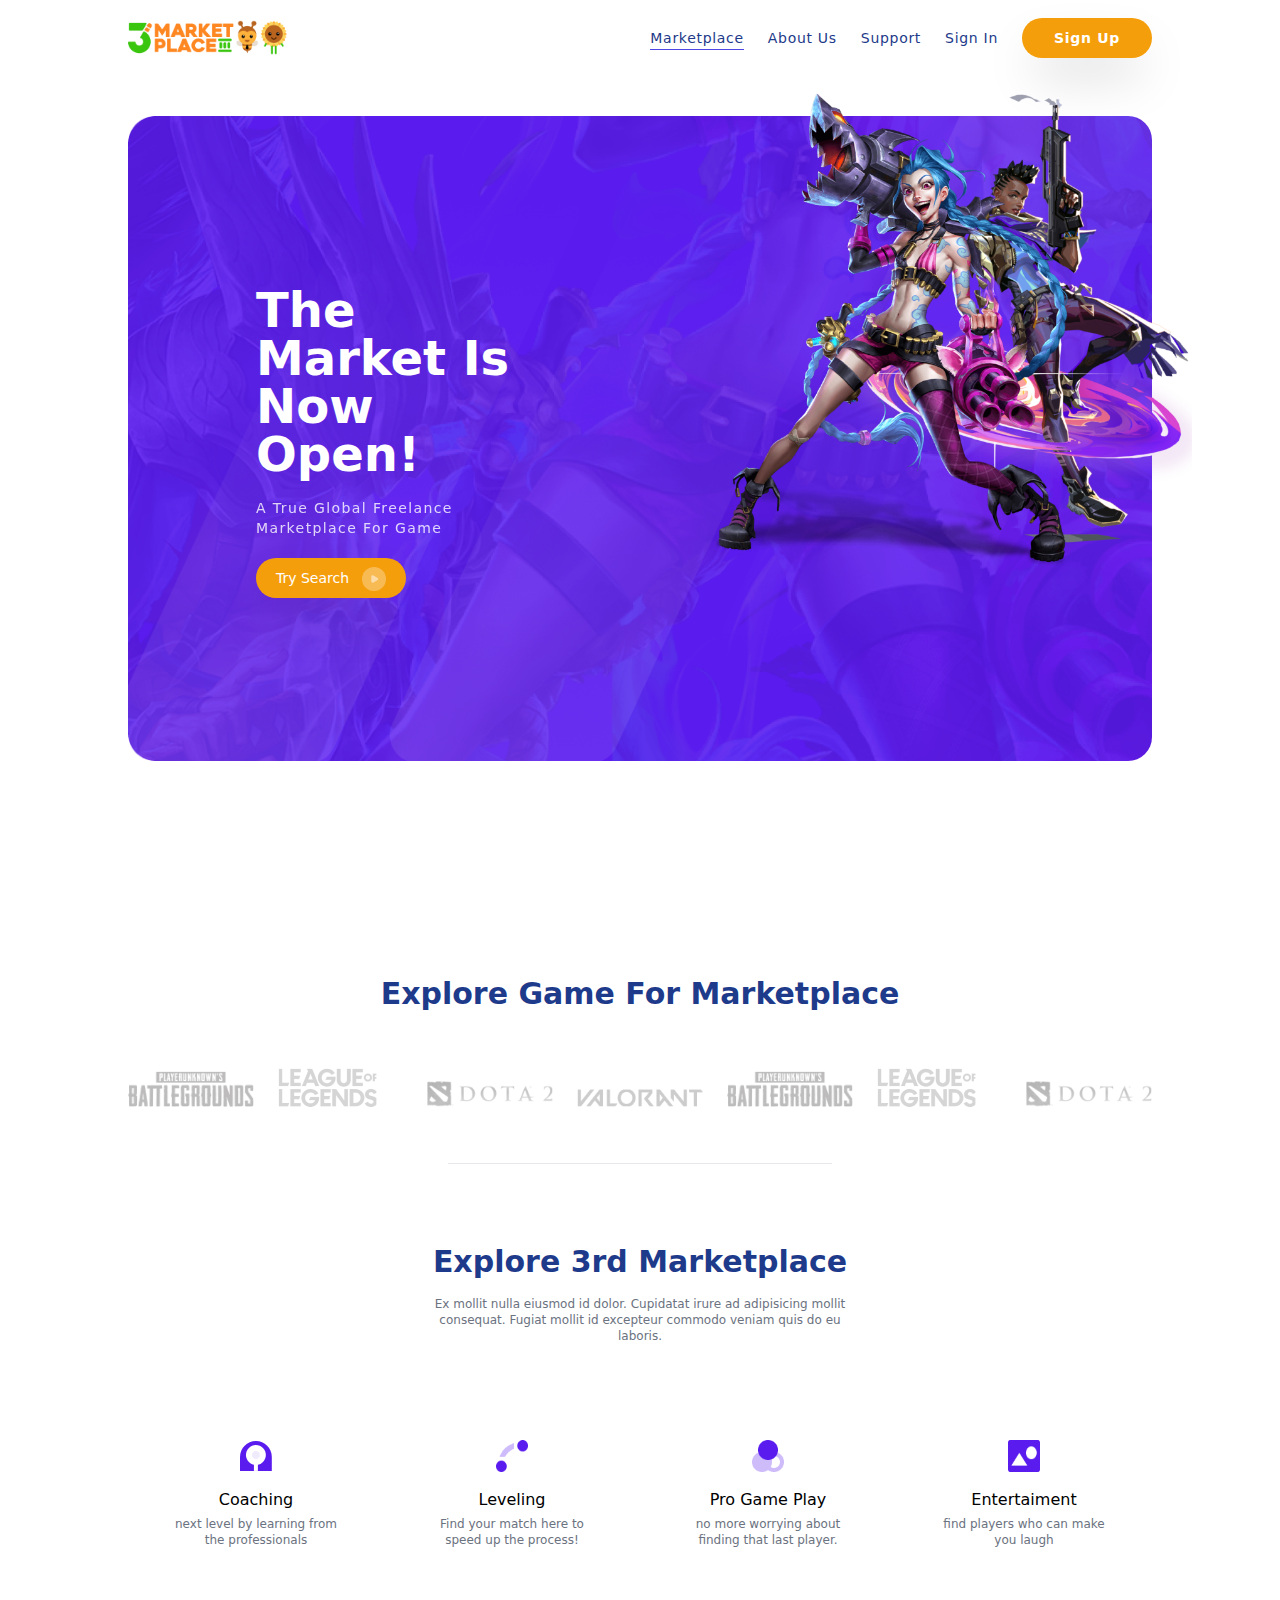
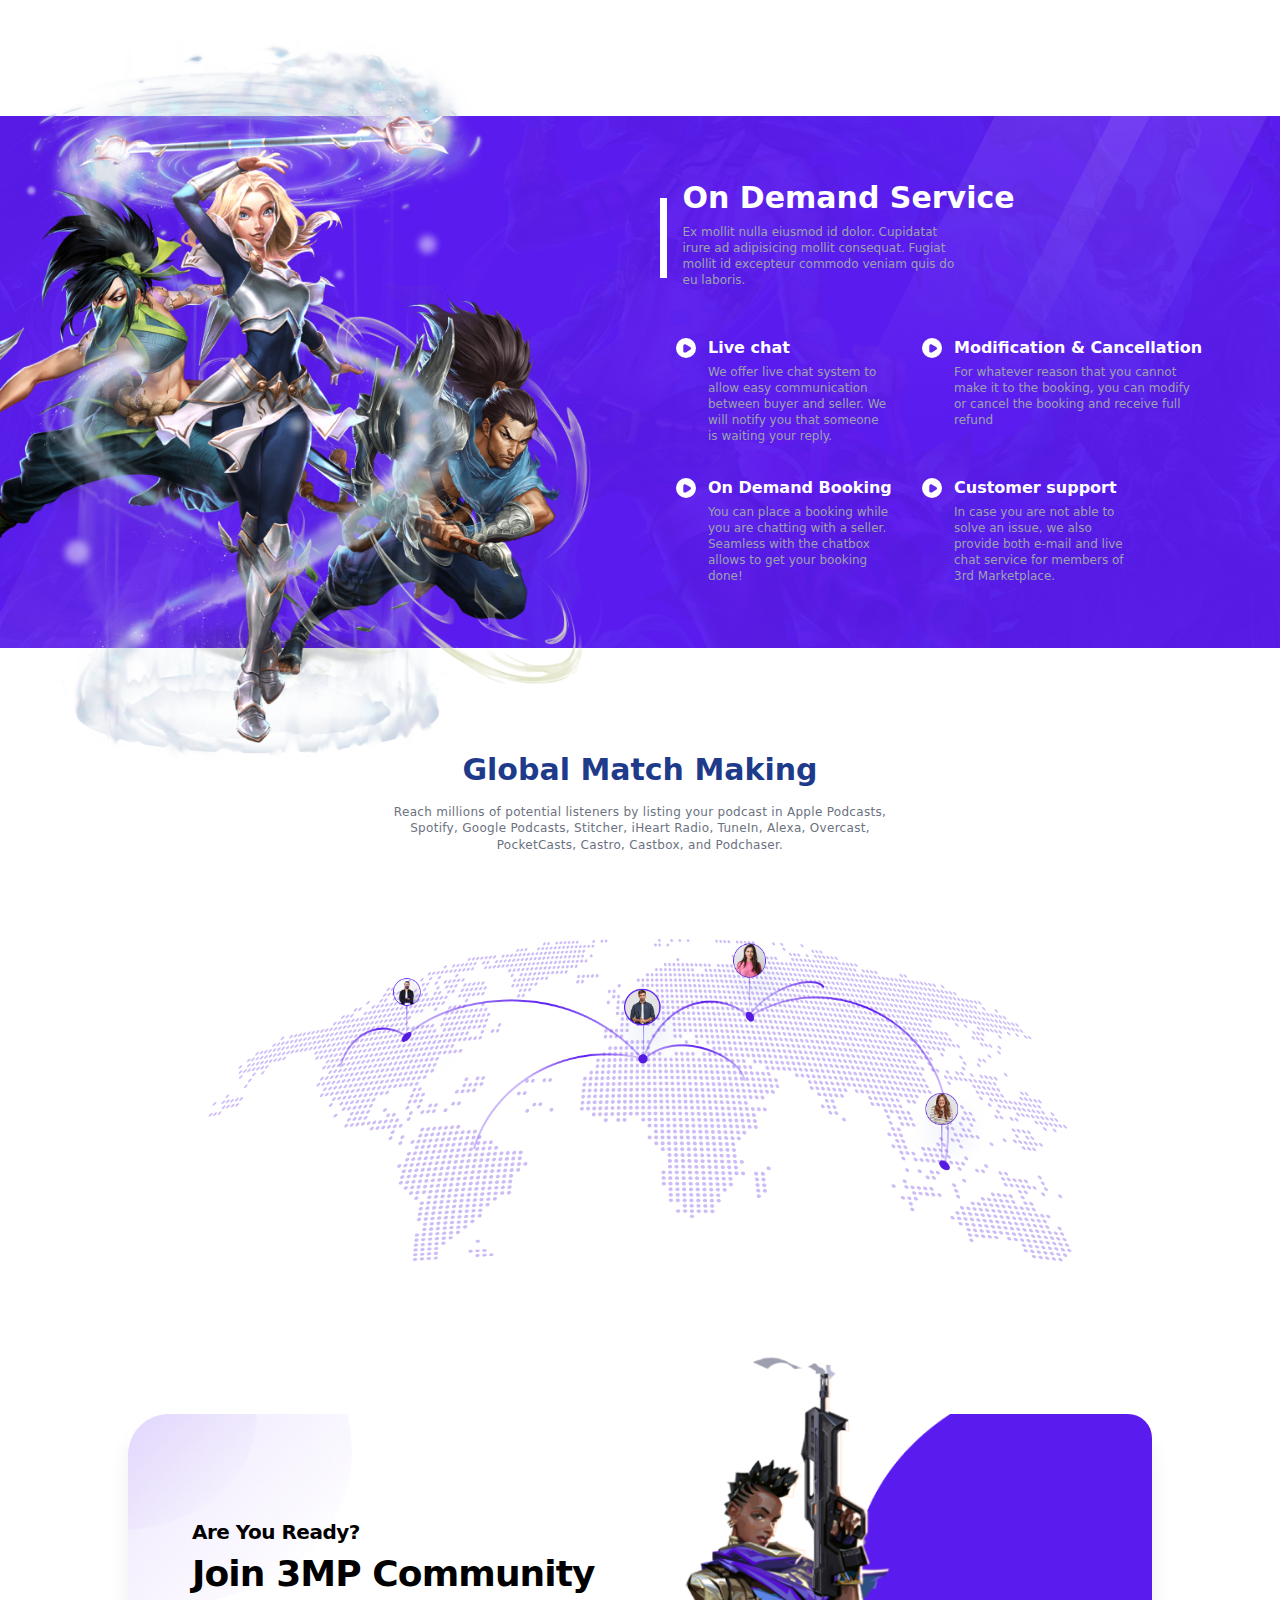
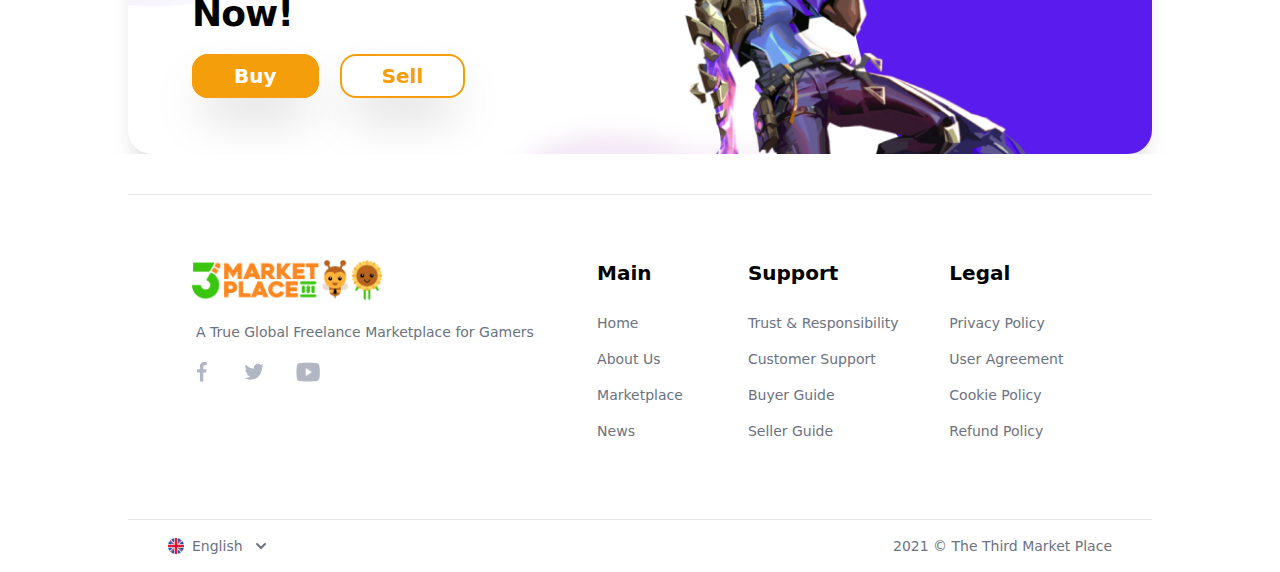
==== index.html @ 33353370 "Add files via upload" ====
<!DOCTYPE html>
<html lang="en">
	<head>
		<meta charset="utf-8">
		<meta name="viewport" content="width=device-width, initial-scale=1, shrink-to-fit=no">
		
		<!-- Company Name -->
		<title>3rd Market Place</title>
		
		<!-- Company Icon -->
		<link rel="icon" href="images/logo.png">
		
		<!-- Google Font  -->

		<!-- Tailwind css  -->
		<link rel="stylesheet" href="css/tailwind.min.css">
		<style>
			ul li{
				position: relative;
			}
			ul li:after{
				content: "";
				height: 1px;
				width: 0px;
				left: 0;
				bottom: -2px;
				position: absolute;
				background: rgba(79,70,229);
				transition-duration: .4s;
			}
			ul li:hover::after,ul li:focus::after,ul li a:active::after,.active::after{
				width: 100% !important;
			}
			@media(min-width:1550px){
				body{
					width: 1400px;
					margin: auto;
				}
			}
		</style>
	</head>
	<body >
		<!-- ==Header Section == -->
		<header class="right-0 top-0 left-0 z-50">
			<div x-data="{humberger:false}">
				<!------- mobile menu-------->
				<nav class="relative z-50" x-show="humberger"
					@click.away="humberger = false"
					x-transition:enter="transition ease-out duration-300 -ml-64"
					x-transition:enter-start=""
					x-transition:enter-end=" transform translate-x-64"
					x-transition:leave="transition ease-out duration-300"
					x-transition:leave-start=""
					x-transition:leave-end="transform -translate-x-64"
				>
					<div class="fixed top-0 left-0 bg-white shadow-2xl w-72 h-screen uppercase">
						<div class=" absolute top-4 left-60">
							<span @click="humberger=false"><i class="far fa-times-circle fa-2x text-red-400 hover:text-red-500 "></i></span>
						</div>
						<div class="relative border-b py-5 pl-7 mb-4">
							<!----------Company logo------------->
							<a href="index.html">
								<img class=" w-40" src="images/logo.png" alt="Company logo">
							</a>
							<span @click="humberger= false" class=" cursor-pointer absolute right-2 top-7 border-2 border-yellow-500 rounded text-gray-500 p-1 select-none hover:text-red-400 text-xs"><svg xmlns="http://www.w3.org/2000/svg" class="h-6 w-6" fill="none" viewBox="0 0 24 24" stroke="currentColor">
								<path stroke-linecap="round" stroke-linejoin="round" stroke-width="2" d="M10 14l2-2m0 0l2-2m-2 2l-2-2m2 2l2 2m7-2a9 9 0 11-18 0 9 9 0 0118 0z" />
							</svg></span>
						</div>
						<div class="space-x-6 text-xs font-semibold w-full" x-data=" {active :'active1'}">
							<ul class="w-full tracking-wider scroll">
								<li @click=" active='active1'" :class="{'active': active==='active1'}" class="duration-300 hover:shadow border-b py-4 px-10">
									<a href="index.html">Marketplace</a>
								</li>
								<li @click=" active='active2'" :class="{'active': active==='active2'}" class="duration-300 hover:tracking-widest hover:shadow border-b py-4 px-10">
									<a href="#Portfolio"
									>About Us</a>
								</li>
								<li @click=" active='active3'" :class="{'active': active==='active3'}" class="duration-300 hover:tracking-widest hover:shadow border-b py-4 px-10">
									<a href="#About-us"
									>Support</a>
								</li>
								<li @click=" active='active4'" :class="{'active': active==='active4'}" class="duration-300 hover:tracking-widest hover:shadow border-b py-4 px-10">
									<a href="#blog"
									>Sign In</a>
								</li>
								<li @click=" active='active5'" :class="{'active': active==='active5'}" class="duration-300 hover:tracking-widest hover:shadow border-b py-4 px-10">
									<a href="#">Sign Up</a>
								</li>
							</ul>
						</div>
					</div>
				</nav>
				<!------- nav bar-------->
				<nav class="py-5 flex justify-between sm:px-0 px-5 items-center text-center text-white xl:px-32 md:px-16 sm:px-8 px-4">
					<!------- Compnany icon-------->
					<div>
						<!----------Company logo------------->
						<a href="index.html">
							<img class=" w-40" src="images/logo.png" alt="Company logo">
						</a>
					</div>
					<!------- Main menu-------->
					<div class="lg:flex space-x-6 text-sm font-medium hidden">
						<ul x-data=" {active :'active1'}" class="space-x-6 md:flex hidden tracking-wider scroll relative">
							<!--------------------->
							<li  @click=" active='active1'" :class="{'active': active==='active1'}" class="text-blue-900">
								<a href="#">Marketplace</a>
							</li>
							<!--------------------->
							<li  @click=" active='active2'" :class="{'active': active==='active2'}" class="text-blue-900">
								<a  href="#">About Us</a>
							</li>
							<!--------------------->
							<li  @click=" active='active3'" :class="{'active': active==='active3'}" class="text-blue-900">
								<a  href="#">Support</a>
							</li>
							<!--------------------->
							<li  @click=" active='active4'" :class="{'active': active==='active4'}" class="text-blue-900">
								<a  href="#">Sign In</a>
							</li>
							<!--------------------->
							<div>
								<a class="px-8 py-3 bg-yellow-500 text-white rounded-full shadow-2xl whitespace-nowrap font-bold" href="#">Sign Up</a>
							</div>
						</ul>
					</div>
					<!------- Mobile menu button------->
					<div class="flex lg:hidden">
						<button class=" bg-yellow-500 text-white rounded-full shadow-2xl whitespace-nowrap font-bold h-12 w-12 flex items-center justify-center drop-shadow-2xl focus:outline-none" @click="humberger=true">
							<img class="h-4 w-4" src="images/menu.png" alt="">
						</button>
					</div>
				</nav>
			</div>
		</header>
		<main class="overflow-hidden">
			<!-- == Slider Section == -->
			<section>
				<div class="xl:h-screen pt-10 xl:px-32 md:px-16 sm:px-8 px-4">
					<div class="relative md:grid md:grid-cols-2 bg-cover bg-no-repeat rounded-3xl h-3/4 " style="background-image:url(images/bg-01.png)">
						<!-------001--------->
						<div class=" flex self-center md:justify-end justify-center lg:py-10 py-5">
							<div class="md:text-left text-center xl:w-3/4 w-4/5 py-10">
								<h3 class="lg:text-5xl text-4xl font-bold pb-3 text-white xl:w-3/4">The Market Is Now Open!</h3>
								<h5 class="text-white opacity-80 block text-sm tracking-widest font-light mt-2 capitalize xl:w-4/6 md:w-3/4">A true global freelance marketplace for game</h5>
								<!--------------------->
								<div class=" mt-7">
									<a class="px-5 py-3 bg-yellow-500 text-white rounded-full shadow-2xl whitespace-nowrap font-medium text-sm" href="#">
										<span class=" inline-block m-auto">Try Search</span>
										<img class=" inline-block ml-2 h-6 w-6 m-auto" src="images/play.svg" alt="">
									</a>
								</div>
							</div>
						</div>
						<!-------002--------->
						<div class="md:absolute flex justify-center -top-9 w-full md:w-1/2 -right-10">
							<img class="mx-auto 2xl:mb-auto xl:-mb-24 lg:-mb-16" src="images/01.png" alt="01.png">
						</div>
					</div>
				</div>
			</section>
			<!-- == client Section == -->
			<section>
				<!------hero text-------->
				<div class=" text-center ">
					<h1 class=" text-3xl text-blue-900 font-bold">Explore Game For Marketplace</h1>
				</div>
				<!------carousel-------->
				<div class="xl:px-32 md:px-16 sm:px-8 px-4 py-10">
					<div class="grid grid-cols-7 gap-6 py-4">
						<!------001-------->
						<div class=" flex items-end">
							<img src="images/image 72.png" alt="">
						</div>
						<!------002-------->
						<div class=" flex items-end">
							<img src="images/image 70.png" alt="">
						</div>
						<!------003-------->
						<div class=" flex items-end">
							<img src="images/image 69.png" alt="">
						</div>
						<!------004-------->
						<div class=" flex items-end">
							<img src="images/image 71.png" alt="">
						</div>
						<!------001-------->
						<div class=" flex items-end">
							<img src="images/image 72.png" alt="">
						</div>
						<!------002-------->
						<div class=" flex items-end">
							<img src="images/image 70.png" alt="">
						</div>
						<!------003-------->
						<div class=" flex items-end">
							<img src="images/image 69.png" alt="">
						</div>
					</div>
					<div style="height:1px" class="w-96 mx-auto bg-gray-200 mt-10"></div>
				</div>
			</section>
			<!-- == about us Section == -->
			<section>
				<!------hero text-------->
				<div class=" text-center text-center px-4 py-10">
					<h1 class=" text-3xl text-blue-900 font-bold">Explore 3rd Marketplace</h1>
					<p class=" text-xs py-4 text-gray-500 md:w-1/3 mx-auto">Ex mollit nulla eiusmod id dolor. Cupidatat irure ad adipisicing mollit consequat. Fugiat mollit id excepteur commodo veniam quis do eu laboris. </p>
				</div>
				<!------grid-------->
				<div class="grid md:grid-cols-4 grid-cols-2  xl:px-32 md:px-16 sm:px-8 px-4">
					<!-------001------->
					<div class=" text-center md:p-10 p-4">
						<img class=" h-8 w-8 mx-auto" src="images/Group 235.svg" alt="">
						<h3 class="font-medium pb-1 pt-4">Coaching</h3>
						<p class=" text-xs text-gray-500">next level by learning from the professionals</p>
					</div>
					<!-------002------->
					<div class=" text-center md:p-10 p-4">
						<img class=" h-8 w-8 mx-auto" src="images/Group 236.png" alt="">
						<h3 class="font-medium pb-1 pt-4">Leveling</h3>
						<p class=" text-xs text-gray-500"> Find your match here to speed up the process!</p>
					</div>
					<!-------003------->
					<div class=" text-center md:p-10 p-4">
						<img class=" h-8 w-8 mx-auto" src="images/Group 233.png" alt="">
						<h3 class="font-medium pb-1 pt-4">Pro Game Play</h3>
						<p class=" text-xs text-gray-500">no more worrying about finding that last player.</p>
					</div>
					<!-------003------->
					<div class=" text-center md:p-10 p-4">
						<img class=" h-8 w-8 mx-auto" src="images/Group 234.png" alt="">
						<h3 class="font-medium pb-1 pt-4">Entertaiment</h3>
						<p class=" text-xs text-gray-500">find players who can make you laugh</p>
					</div>
				</div>
			</section>
			<!-- == service Section == -->
			<section>
				<div class="grid md:grid-cols-2 xl:px-32 md:px-16 sm:px-8 py-16 bg-cover gap-10 relative my-32 mb-10" style="background-image:url(images/bg-3.png)">
					<!-------001---------->
					<div class=" order-2 md:order-1">
						<img class="md:absolute xl:-top-20 md:-top-16 left-0 -mb-32 2xl:w-1/3 lg:w-1/2 md:w-3/5"  src="images/04.png" alt="">
					</div>
					<!-------002---------->
					<div class=" md:order-2 order-1">
						<!-------Hero text----------->
						<div class=" flex items-center ">
							<div class=" h-20 w-3 bg-white"></div>
							<div class=" ml-4">
								<h1 class=" text-3xl font-bold text-white">On Demand Service</h1>
								<p class="md:w-3/5 py-2 text-xs text-gray-400">Ex mollit nulla eiusmod id dolor. Cupidatat irure ad adipisicing mollit consequat. Fugiat mollit id excepteur commodo veniam quis do eu laboris. </p>
							</div>
						</div>
						<div class=" grid md:grid-cols-2 gap-8 mt-10 px-4">
							<!-------001---------->
							<div class="flex items-start">
								<img class="mr-3 h-6 w-5" src="images/play1.svg" alt="">
								<div >
									<h3 class=" text-white font-bold">Live chat</h3>
									<p class="mt-1 text-xs text-gray-400">We offer live chat system to allow easy communication between buyer and seller. We will notify you that someone is waiting your reply.</p>
								</div>
							</div>
							<!-------002---------->
							<div class="flex items-start">
								<img class="mr-3 h-6 w-5" src="images/play1.svg" alt="">
								<div >
									<h3 class="whitespace-nowrap text-white font-bold">Modification & Cancellation</h3>
									<p class="mt-1 text-xs text-gray-400">For whatever reason that you cannot make it to the booking, you can modify or cancel the booking and receive full refund</p>
								</div>
							</div>
							<!-------003---------->
							<div class="flex items-start">
								<img class="mr-3 h-6 w-5" src="images/play1.svg" alt="">
								<div >
									<h3 class="whitespace-nowrap text-white font-bold">On Demand Booking</h3>
									<p class="mt-1 text-xs text-gray-400">You can place a booking while you are chatting with a seller. Seamless with the chatbox allows  to get your booking done!</p>
								</div>
							</div>
							<!-------004---------->
							<div class="flex items-start">
								<img class="mr-3 h-6 w-5" src="images/play1.svg" alt="">
								<div >
									<h3 class="whitespace-nowrap text-white font-bold">Customer support</h3>
									<p class="mt-1 text-xs text-gray-400">In case you are not able to solve an issue, we also provide both e-mail and live chat service for members of 3rd Marketplace.</p>
								</div>
							</div>
						</div>
					</div>
				</div>
			</section>
			<!-- == global Section == -->
			<section>
				<!------hero text-------->
				<div class=" text-center text-center px-4 py-16">
					<h1 class=" text-3xl text-blue-900 font-bold">Global Match Making</h1>
					<p class=" text-xs py-4 text-gray-500 md:w-2/5 mx-auto tracking-wide leading-snug">Reach millions of potential listeners by listing your podcast in Apple Podcasts, Spotify, Google Podcasts, Stitcher, iHeart Radio, TuneIn, Alexa, Overcast, PocketCasts, Castro, Castbox, and Podchaser.</p>
				</div>
				<!------grid-------->
				<div class="grid grid-cols-1 xl:px-32 md:px-16 sm:px-8 px-4">
					<div>
						<img class=" object-fill lg:px-20 mx-auto" src="images/Group 259.png" alt="">
					</div>
				</div>
			</section>
			<!-- == comunity Section == -->
			<section>
				<div class="pt-6 xl:px-32 md:px-16 sm:px-8 px-4">
					<div class="lg:grid relative lg:grid-cols-2 bg-cover bg-no-repeat  md:rounded-3xl h-4/5 px-2 lg:p-16 pb-0 mt-32 shadow-xl" style="background-image:url(images/bg-02.png)">
						<!------------------->
						<div class="lg:text-left  text-center pb-0 py-10">
							<h3 class=" text-xl font-semibold tracking-tight">Are You Ready?</h3>
							<h1 class=" md:text-4xl text-3xl my-2 font-bold tracking-tight">Join 3MP Community Now!</h1>
							<div class="mt-7">
								<a class="rounded-2xl shadow-2xl border-yellow-500 border-2 px-10 text-white text-xl font-semibold bg-yellow-500 p-2 hover:text-yellow-500 hover:bg-white duration-300" href="#">Buy</a>
								<a class="rounded-2xl shadow-2xl ml-4 border-2 px-10 text-yellow-500 text-xl font-semibold border-yellow-500 p-2 hover:text-white hover:bg-yellow-500 duration-300" href="#">Sell</a>
							</div>
						</div>
						<!------------------->
						<div class=" lg:absolute lg:h-screen 2xl:-top-20 2xl:right-28 lg:right-20 right-0 lg:-top-20 overflow-hidden">
							<img class="h-3/5 mx-auto hidden lg:block" src="images/03.png" alt="03.png">
							<img class="w-full mx-auto lg:hidden block" src="images/06.png" alt="03.png">
						</div>
					</div>
				</div>
			</section>
		</main>
		<!-- ==Footer Section == -->
		<footer class="xl:px-32 md:px-16 sm:px-8 px-4 py-10 pb-0">
			<!------------------------------------------------>
			<div class="grid lg:grid-cols-5 md:grid-cols-2 grid-cols-1 gap-5 border-gray-200 border-t border-b md:px-16 px-4 md:py-16 py-10">
				<!-- ==001 == -->
				<div class=" flex md:col-span-2 col-span-1">
					<div>
						<div>
							<a href="index.html">
								<img class=" w-48" src="images/logo.png" alt="logo">
							</a>
							<p class=" text-sm text-gray-500 ml-1 my-5">A True Global Freelance Marketplace for Gamers</p>
						</div>
						<div class=" flex space-x-8 items-center">
							<a href="#">
								<img class="h-5 w-5" src="images/Facebook.svg" alt="Facebook.svg">
							</a>
							<a href="#">
								<img class="h-5 w-5" src="images/twitter-2.svg" alt="twitter-2.svg">
							</a>
							<a href="#">
								<img class="h-5 w-6" src="images/youtube-2.png" alt="youtube-2.png">
							</a>
						</div>
					</div>
				</div>
				<!-- ==002 == -->
				<div class=" flex lg:justify-center col-span-1">
					<ul>
						<div>
							<h4 class="mb-6 text-xl font-bold">Main</h4>
						</div>
						<li class=" mb-3">
							<a class="text-gray-500 text-sm" href="#">Home</a>
						</li>
						<li class=" mb-3">
							<a class="text-gray-500 text-sm" href="#">About Us</a>
						</li>
						<li class=" mb-3">
							<a class="text-gray-500 text-sm" href="#">Marketplace</a>
						</li>
						<li class=" mb-3">
							<a class="text-gray-500 text-sm" href="#">News</a>
						</li>
					</ul>
				</div>
				<!-- ==003 == -->
				<div class=" flex lg:justify-center col-span-1">
					<ul>
						<div>
							<h4 class="mb-6 text-xl font-bold">Support</h4>
						</div>
						<li class=" mb-3">
							<a class="text-gray-500 text-sm" href="#">Trust & Responsibility</a>
						</li>
						<li class=" mb-3">
							<a class="text-gray-500 text-sm" href="#">Customer Support</a>
						</li>
						<li class=" mb-3">
							<a class="text-gray-500 text-sm" href="#">Buyer Guide</a>
						</li>
						<li class=" mb-3">
							<a class="text-gray-500 text-sm" href="#">Seller Guide</a>
						</li>
					</ul>
				</div>
				<!-- ==004 == -->
				<div class=" flex lg:justify-center col-span-1">
					<ul>
						<div>
							<h4 class="mb-6 text-xl font-bold">Legal</h4>
						</div>
						<li class=" mb-3">
							<a class="text-gray-500 text-sm" href="#">Privacy Policy</a>
						</li>
						<li class=" mb-3">
							<a class="text-gray-500 text-sm" href="#">User Agreement</a>
						</li>
						<li class=" mb-3">
							<a class="text-gray-500 text-sm" href="#">Cookie Policy</a>
						</li>
						<li class=" mb-3">
							<a class="text-gray-500 text-sm" href="#">Refund Policy</a>
						</li>
					</ul>
				</div>
			</div>
			<!------------------------------------------------>
			<div class="md:grid  lg:grid-cols-2 py-4 px-10">
				<div class="flex items-center justify-between">
					<div x-data="{language:false}" class="hidden md:block relative">
						<button @click="language=!language" class="flex items-center space-x-2 text-gray-500 text-sm focus:outline-none">
							<img class=" h-4 w-4" src="images/united-kingdom 1.png" alt="">
							<span>English</span>
							<span>
								<svg xmlns="http://www.w3.org/2000/svg" class="h-5 w-5" viewBox="0 0 20 20" fill="currentColor">
								<path fill-rule="evenodd" d="M5.293 7.293a1 1 0 011.414 0L10 10.586l3.293-3.293a1 1 0 111.414 1.414l-4 4a1 1 0 01-1.414 0l-4-4a1 1 0 010-1.414z" clip-rule="evenodd" />
								</svg>
							</span>
						</button>
						<div x-show="language" @click.away="language=false" class="absolute">
							<button @click="language=false" class=" flex items-center space-x-2 text-gray-500 text-sm focus:outline-none">
								<img class=" h-4 w-4" src="images/united-kingdom1.png" alt="">
								<span>English</span>
							</button>
							<button @click="language=false" class=" flex items-center space-x-2 text-gray-500 text-sm focus:outline-none">
								<img class=" h-4 w-4" src="images/spanish.png" alt="">
								<span>Spanish</span>
							</button>
						</div>
					</div>
				</div>
				<!----------->
				<div class=" flex items-center md:justify-end justify-center">
					<p class="text-gray-500 text-sm">2021 © The Third Market Place</p>
				</div>
			</div>
		</footer>
		<!--  alpine js -->
		<script src="js/alpine.min.js"></script>
	</body>
	
</html>
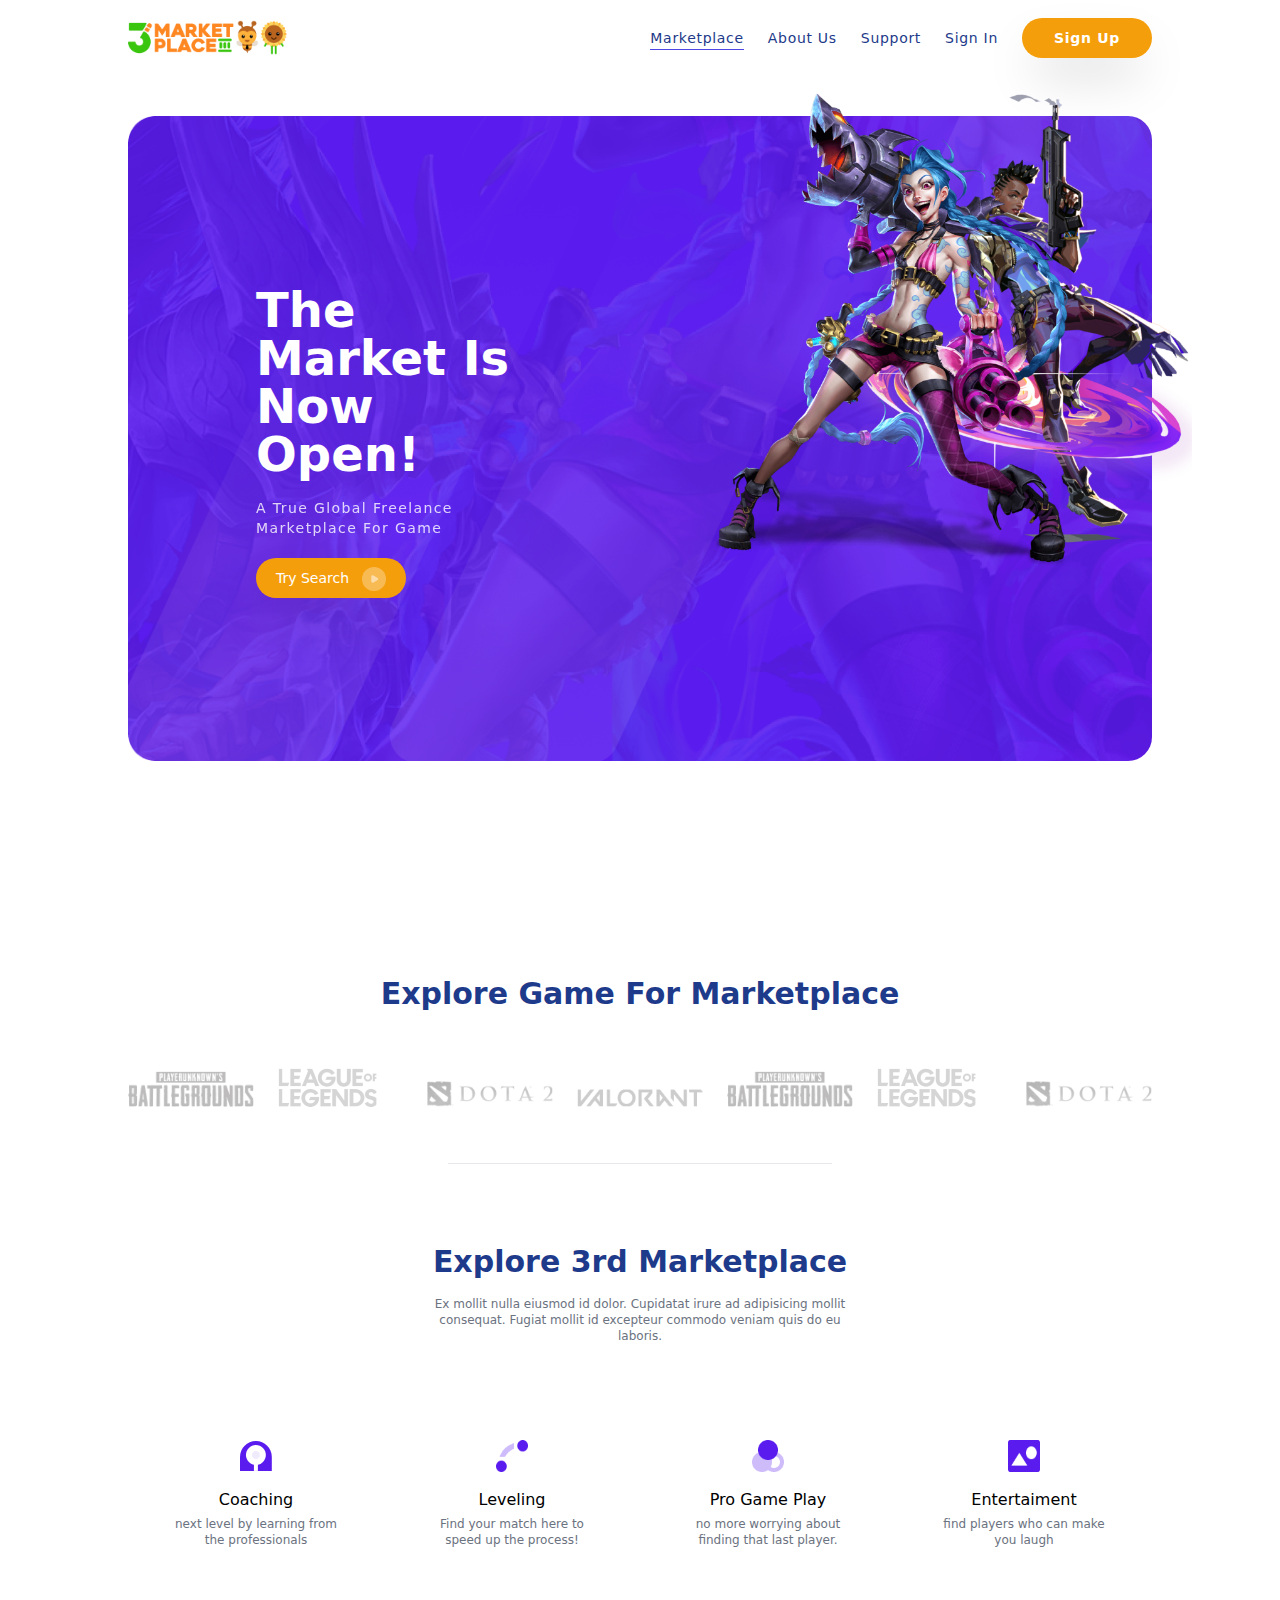
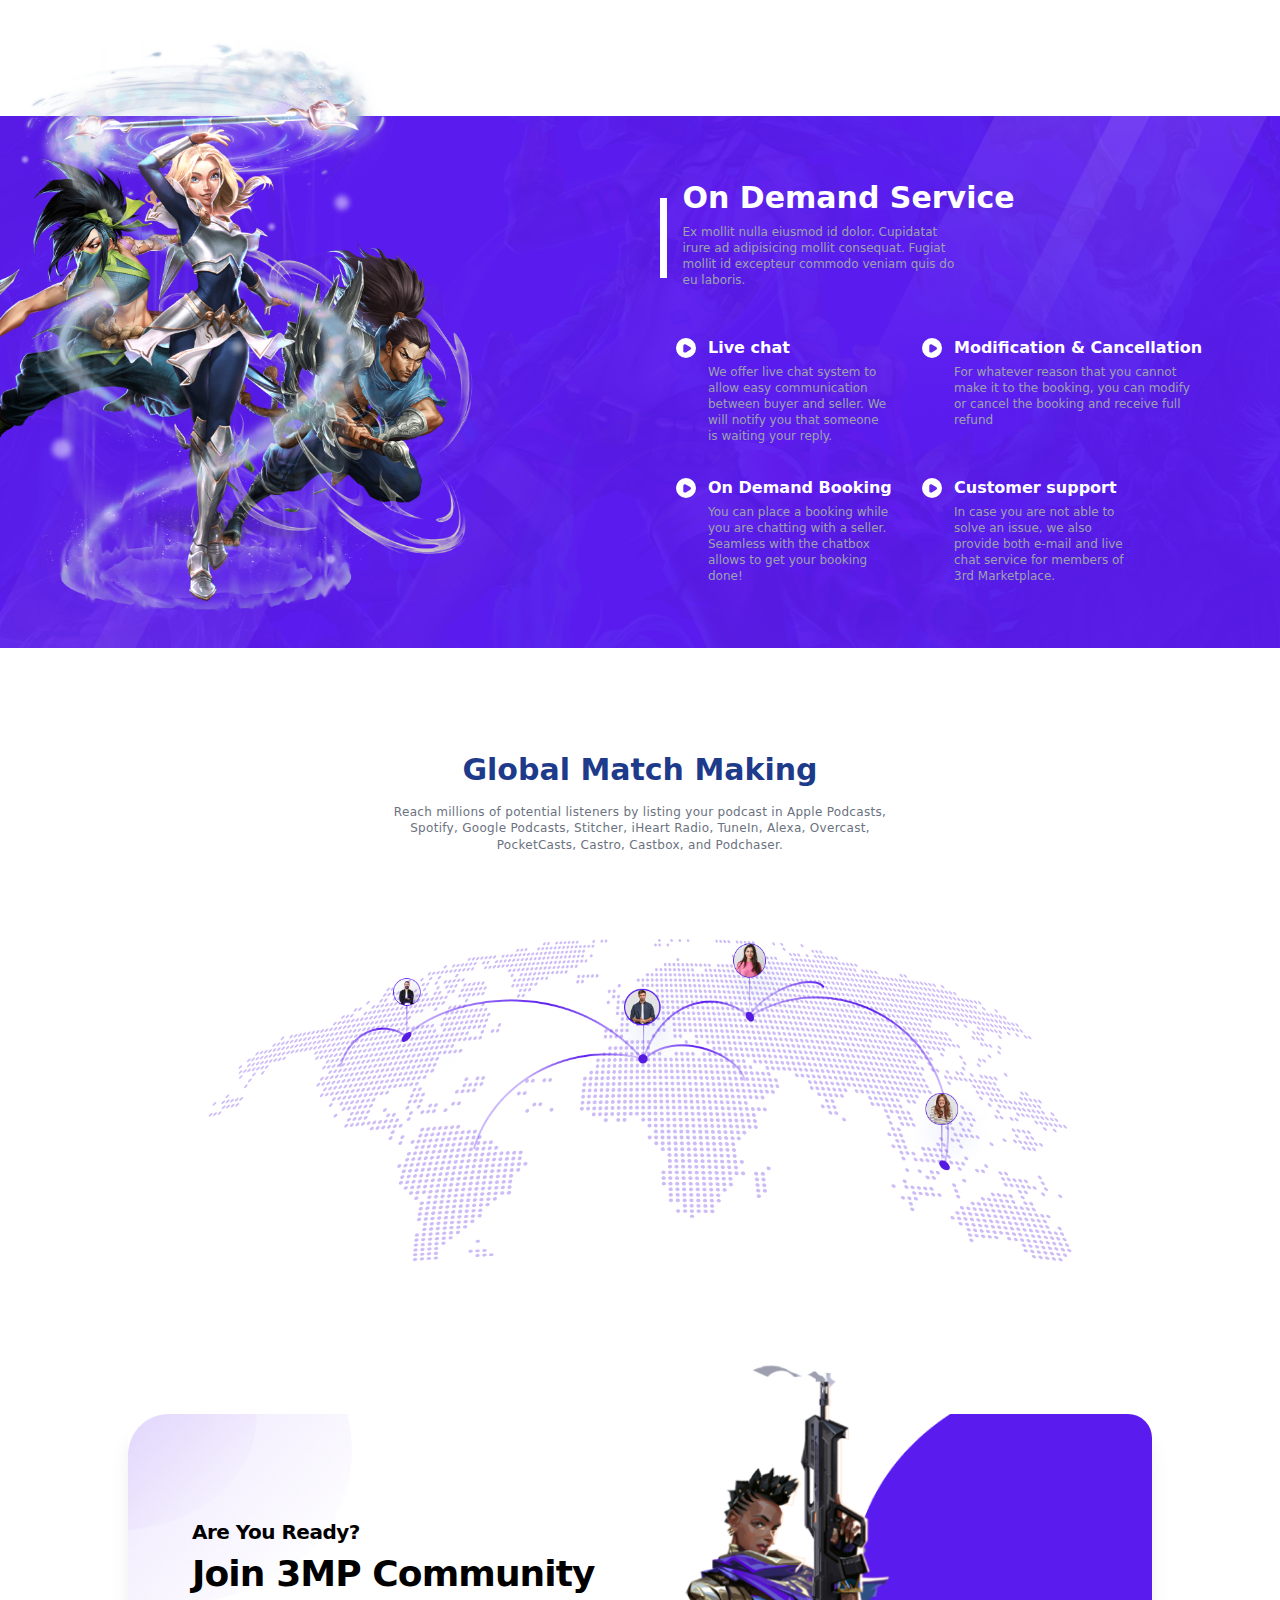
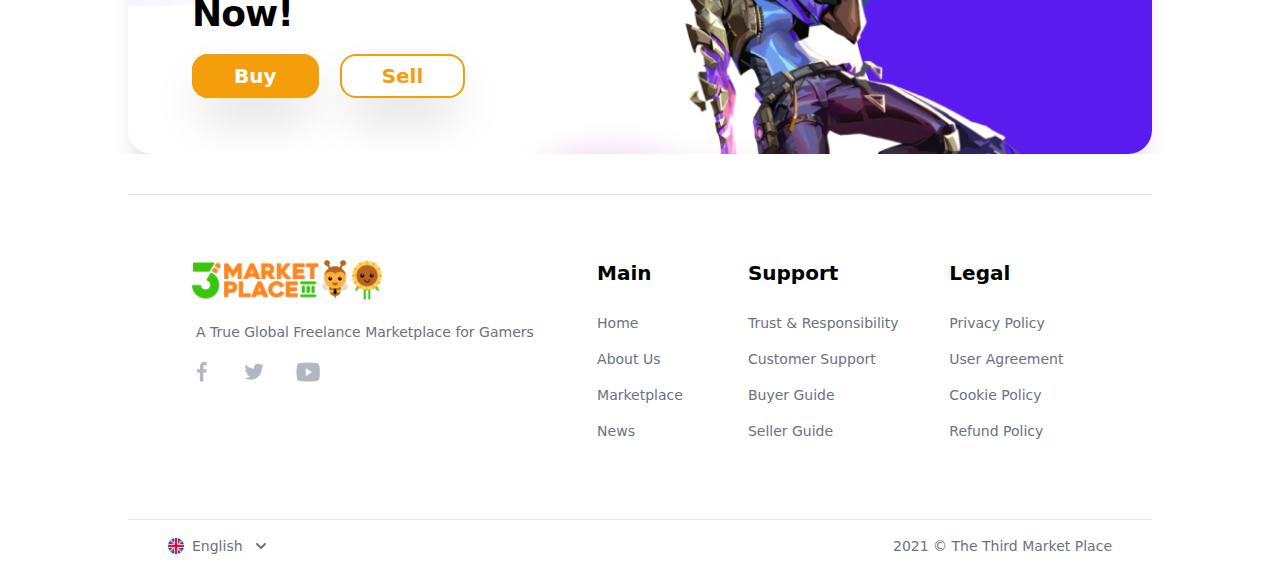
==== commit 208cb1e2: "Add files via upload" ====
--- a/index.html
+++ b/index.html
@@ -240,7 +240,7 @@
 				<div class="grid md:grid-cols-2 xl:px-32 md:px-16 sm:px-8 py-16 bg-cover gap-10 relative my-32 mb-10" style="background-image:url(images/bg-3.png)">
 					<!-------001---------->
 					<div class=" order-2 md:order-1">
-						<img class="md:absolute xl:-top-20 md:-top-16 left-0 -mb-32 2xl:w-1/3 lg:w-1/2 md:w-3/5"  src="images/04.png" alt="">
+						<img class="md:absolute xl:-top-20 md:-top-16 left-0 -mb-32 2xl:w-1/3 lg:w-2/5 md:w-3/5"  src="images/04.png" alt="">
 					</div>
 					<!-------002---------->
 					<div class=" md:order-2 order-1">
@@ -317,7 +317,7 @@
 							</div>
 						</div>
 						<!------------------->
-						<div class=" lg:absolute lg:h-screen 2xl:-top-20 2xl:right-28 lg:right-20 right-0 lg:-top-20 overflow-hidden">
+						<div class=" lg:absolute lg:h-screen 2xl:-top-20 2xl:right-28 lg:right-20 right-0 -top-10 xl:-top-20 mt-2 overflow-hidden">
 							<img class="h-3/5 mx-auto hidden lg:block" src="images/03.png" alt="03.png">
 							<img class="w-full mx-auto lg:hidden block" src="images/06.png" alt="03.png">
 						</div>
@@ -427,7 +427,7 @@
 						</button>
 						<div x-show="language" @click.away="language=false" class="absolute">
 							<button @click="language=false" class=" flex items-center space-x-2 text-gray-500 text-sm focus:outline-none">
-								<img class=" h-4 w-4" src="images/united-kingdom1.png" alt="">
+								<img class=" h-4 w-4" src="images/united-kingdom 1.png" alt="">
 								<span>English</span>
 							</button>
 							<button @click="language=false" class=" flex items-center space-x-2 text-gray-500 text-sm focus:outline-none">
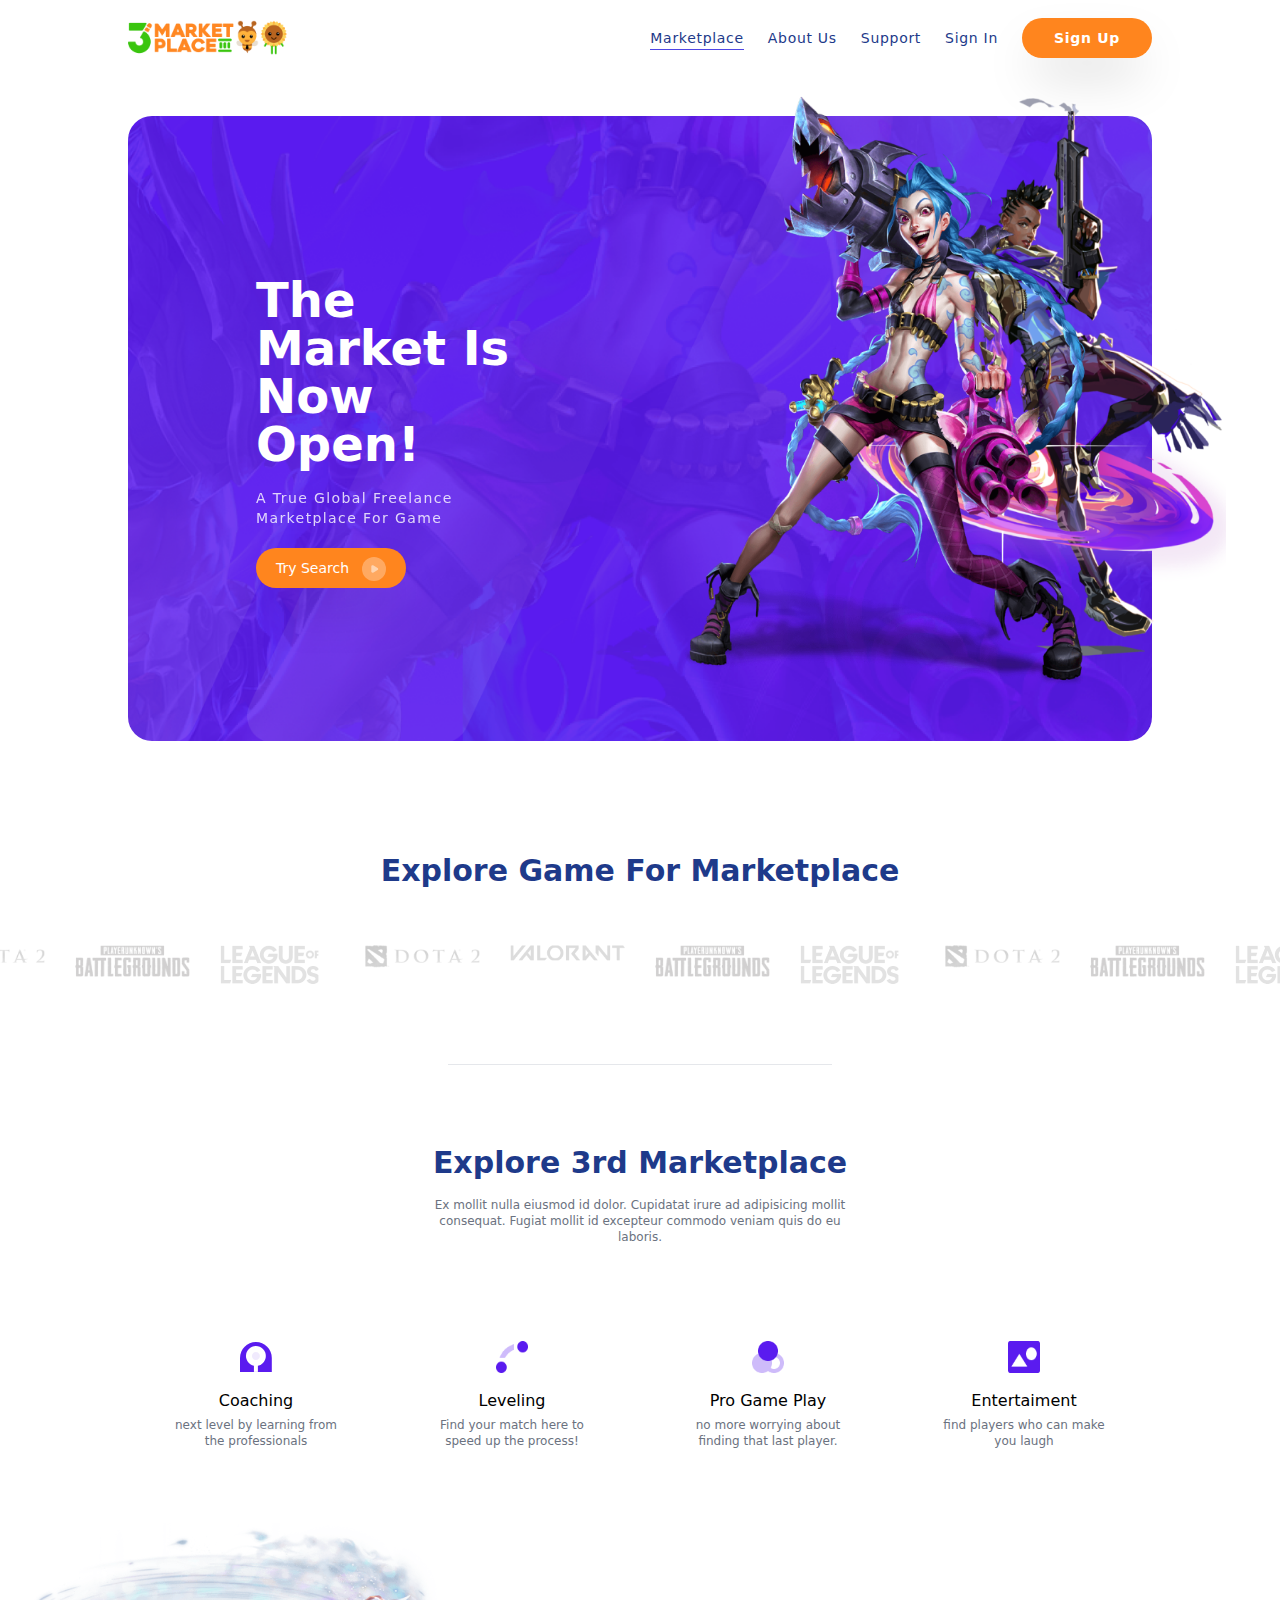
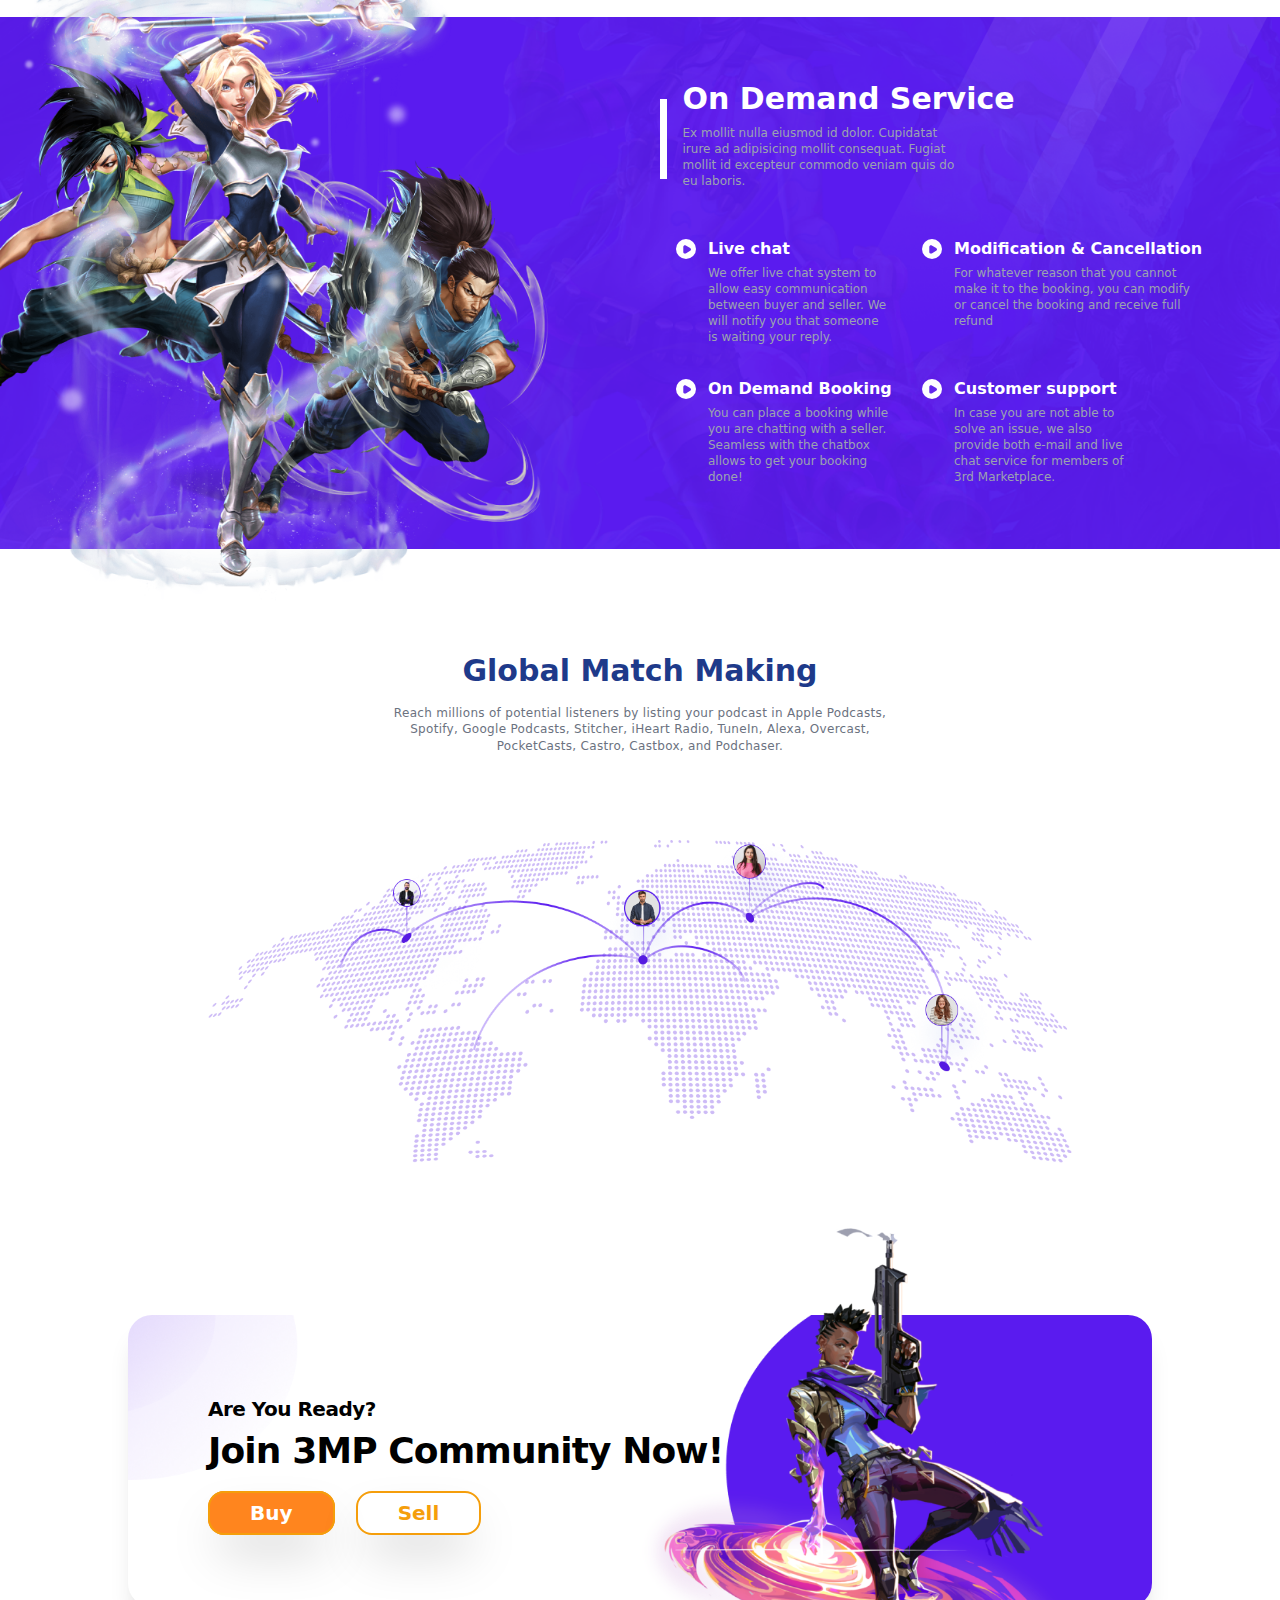
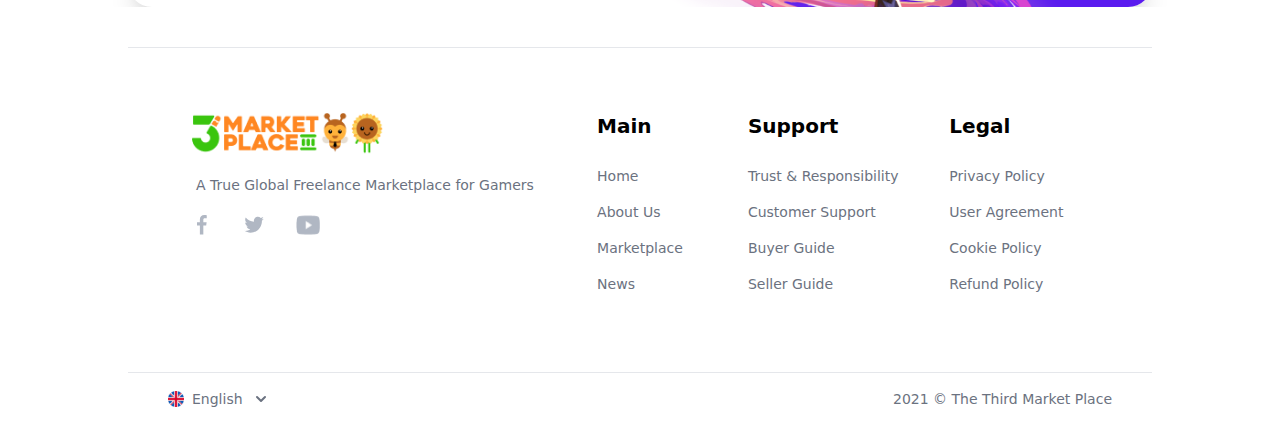
==== commit 007e9671: "Add files via upload" ====
--- a/index.html
+++ b/index.html
@@ -12,6 +12,9 @@
 		
 		<!-- Google Font  -->
 
+		<!-- owlcarousel -->
+		<link rel="stylesheet" href="css/owl.carousel.min.css">
+		<link rel="stylesheet" href="css/owl.theme.default.min.css">
 		<!-- Tailwind css  -->
 		<link rel="stylesheet" href="css/tailwind.min.css">
 		<style>
@@ -32,16 +35,26 @@
 				width: 100% !important;
 			}
 			@media(min-width:1550px){
-				body{
-					width: 1400px;
+				.w-1550{
+					width: 1550px;
 					margin: auto;
+				}
+			}
+			@media(max-width:668px){
+				#global{
+					width: 1024px;
+					transform: translatex(-333px);
+				}
+				#ser-img{
+					min-width: 481px;
+    				height: auto !important;
 				}
 			}
 		</style>
 	</head>
 	<body >
 		<!-- ==Header Section == -->
-		<header class="right-0 top-0 left-0 z-50">
+		<header class="right-0 top-0 left-0 z-50 w-1550">
 			<div x-data="{humberger:false}">
 				<!------- mobile menu-------->
 				<nav class="relative z-50" x-show="humberger"
@@ -135,9 +148,9 @@
 		</header>
 		<main class="overflow-hidden">
 			<!-- == Slider Section == -->
-			<section>
-				<div class="xl:h-screen pt-10 xl:px-32 md:px-16 sm:px-8 px-4">
-					<div class="relative md:grid md:grid-cols-2 bg-cover bg-no-repeat rounded-3xl h-3/4 " style="background-image:url(images/bg-01.png)">
+			<section class="w-1550">
+				<div class="py-10 pb-28 xl:px-32 md:px-16 sm:px-8 px-4">
+					<div class="relative md:grid md:grid-cols-2 bg-cover bg-no-repeat bg-center rounded-3xl py-20 sm:py-28 lg:py-20" style="background-image:url(images/bg-01.png)">
 						<!-------001--------->
 						<div class=" flex self-center md:justify-end justify-center lg:py-10 py-5">
 							<div class="md:text-left text-center xl:w-3/4 w-4/5 py-10">
@@ -153,55 +166,67 @@
 							</div>
 						</div>
 						<!-------002--------->
-						<div class="md:absolute flex justify-center -top-9 w-full md:w-1/2 -right-10">
-							<img class="mx-auto 2xl:mb-auto xl:-mb-24 lg:-mb-16" src="images/01.png" alt="01.png">
+						<div class="md:absolute flex justify-center -mb-40 -top-9 w-full md:w-1/2 -right-10">
+							<img class="mx-auto 2xl:mb-auto xl:-mb-24 lg:-mb-16" src="images/01.png" alt="01.png" style="min-height: 650px;min-width: 580px;">
 						</div>
 					</div>
 				</div>
 			</section>
 			<!-- == client Section == -->
-			<section>
+			<section class="w-1550">
 				<!------hero text-------->
 				<div class=" text-center ">
 					<h1 class=" text-3xl text-blue-900 font-bold">Explore Game For Marketplace</h1>
 				</div>
-				<!------carousel-------->
-				<div class="xl:px-32 md:px-16 sm:px-8 px-4 py-10">
-					<div class="grid grid-cols-7 gap-6 py-4">
+				<!------owl carousel-------->
+				<div class="py-10">
+					<div class="owl-carousel py-4">
 						<!------001-------->
 						<div class=" flex items-end">
-							<img src="images/image 72.png" alt="">
+							<img class="hover:opacity-100 opacity-70" src="images/image 72.png" alt="">
 						</div>
 						<!------002-------->
 						<div class=" flex items-end">
-							<img src="images/image 70.png" alt="">
+							<img class="hover:opacity-100 opacity-70" src="images/image 70.png" alt="">
 						</div>
 						<!------003-------->
 						<div class=" flex items-end">
-							<img src="images/image 69.png" alt="">
+							<img class="hover:opacity-100 opacity-70" src="images/image 69.png" alt="">
 						</div>
 						<!------004-------->
 						<div class=" flex items-end">
-							<img src="images/image 71.png" alt="">
+							<img class="hover:opacity-100 opacity-70" src="images/image 71.png" alt="">
 						</div>
 						<!------001-------->
 						<div class=" flex items-end">
-							<img src="images/image 72.png" alt="">
+							<img class="hover:opacity-100 opacity-70" src="images/image 72.png" alt="">
 						</div>
 						<!------002-------->
 						<div class=" flex items-end">
-							<img src="images/image 70.png" alt="">
+							<img class="hover:opacity-100 opacity-70" src="images/image 70.png" alt="">
 						</div>
 						<!------003-------->
 						<div class=" flex items-end">
-							<img src="images/image 69.png" alt="">
+							<img class="hover:opacity-100 opacity-70" src="images/image 69.png" alt="">
+						</div>
+						<!------001-------->
+						<div class=" flex items-end">
+							<img class="hover:opacity-100 opacity-70" src="images/image 72.png" alt="">
+						</div>
+						<!------002-------->
+						<div class=" flex items-end">
+							<img class="hover:opacity-100 opacity-70" src="images/image 70.png" alt="">
+						</div>
+						<!------003-------->
+						<div class=" flex items-end">
+							<img class="hover:opacity-100 opacity-70" src="images/image 69.png" alt="">
 						</div>
 					</div>
 					<div style="height:1px" class="w-96 mx-auto bg-gray-200 mt-10"></div>
 				</div>
 			</section>
 			<!-- == about us Section == -->
-			<section>
+			<section class="w-1550">
 				<!------hero text-------->
 				<div class=" text-center text-center px-4 py-10">
 					<h1 class=" text-3xl text-blue-900 font-bold">Explore 3rd Marketplace</h1>
@@ -237,13 +262,13 @@
 			</section>
 			<!-- == service Section == -->
 			<section>
-				<div class="grid md:grid-cols-2 xl:px-32 md:px-16 sm:px-8 py-16 bg-cover gap-10 relative my-32 mb-10" style="background-image:url(images/bg-3.png)">
+				<div class="grid md:grid-cols-2 xl:px-32 md:px-16 sm:px-8 px-0 py-16 bg-cover gap-10 relative my-32 mb-10 2xl:px-96" style="background-image:url(images/bg-3.png)">
 					<!-------001---------->
-					<div class=" order-2 md:order-1">
-						<img class="md:absolute xl:-top-20 md:-top-16 left-0 -mb-32 2xl:w-1/3 lg:w-2/5 md:w-3/5"  src="images/04.png" alt="">
+					<div class=" order-2 md:order-1 ">
+						<img id="ser-img" class="md:absolute left-0 md:mb-0 -mb-32 -top-24" style="height: 680px;"  src="images/04.png" alt="">
 					</div>
 					<!-------002---------->
-					<div class=" md:order-2 order-1">
+					<div class=" md:order-2 order-1 md:pr-0 pr-32">
 						<!-------Hero text----------->
 						<div class=" flex items-center ">
 							<div class=" h-20 w-3 bg-white"></div>
@@ -290,7 +315,7 @@
 				</div>
 			</section>
 			<!-- == global Section == -->
-			<section>
+			<section class="w-1550">
 				<!------hero text-------->
 				<div class=" text-center text-center px-4 py-16">
 					<h1 class=" text-3xl text-blue-900 font-bold">Global Match Making</h1>
@@ -298,27 +323,27 @@
 				</div>
 				<!------grid-------->
 				<div class="grid grid-cols-1 xl:px-32 md:px-16 sm:px-8 px-4">
-					<div>
+					<div id="global">
 						<img class=" object-fill lg:px-20 mx-auto" src="images/Group 259.png" alt="">
 					</div>
 				</div>
 			</section>
 			<!-- == comunity Section == -->
-			<section>
-				<div class="pt-6 xl:px-32 md:px-16 sm:px-8 px-4">
-					<div class="lg:grid relative lg:grid-cols-2 bg-cover bg-no-repeat  md:rounded-3xl h-4/5 px-2 lg:p-16 pb-0 mt-32 shadow-xl" style="background-image:url(images/bg-02.png)">
+			<section class="w-1550">
+				<div class="pt-6 xl:px-32 md:px-16 sm:px-8">
+					<div class="lg:grid relative lg:grid-cols-2 bg-cover bg-no-repeat bg-center md:rounded-3xl lg:p-20 pb-0 mt-32 shadow-xl" style="background-image:url(images/bg-02.png)">
 						<!------------------->
-						<div class="lg:text-left  text-center pb-0 py-10">
+						<div class="lg:text-left  text-center ">
 							<h3 class=" text-xl font-semibold tracking-tight">Are You Ready?</h3>
-							<h1 class=" md:text-4xl text-3xl my-2 font-bold tracking-tight">Join 3MP Community Now!</h1>
+							<h1 class=" md:text-4xl text-3xl my-2 font-bold tracking-tight lg:whitespace-nowrap">Join 3MP Community Now!</h1>
 							<div class="mt-7">
 								<a class="rounded-2xl shadow-2xl border-yellow-500 border-2 px-10 text-white text-xl font-semibold bg-yellow-500 p-2 hover:text-yellow-500 hover:bg-white duration-300" href="#">Buy</a>
 								<a class="rounded-2xl shadow-2xl ml-4 border-2 px-10 text-yellow-500 text-xl font-semibold border-yellow-500 p-2 hover:text-white hover:bg-yellow-500 duration-300" href="#">Sell</a>
 							</div>
 						</div>
 						<!------------------->
-						<div class=" lg:absolute lg:h-screen 2xl:-top-20 2xl:right-28 lg:right-20 right-0 -top-10 xl:-top-20 mt-2 overflow-hidden">
-							<img class="h-3/5 mx-auto hidden lg:block" src="images/03.png" alt="03.png">
+						<div class=" lg:absolute -top-28 mt-2 right-20 2xl:right-44">
+							<img class="mx-auto hidden lg:block" src="images/03.png" alt="03.png" style="max-width: 450px;">
 							<img class="w-full mx-auto lg:hidden block" src="images/06.png" alt="03.png">
 						</div>
 					</div>
@@ -326,7 +351,7 @@
 			</section>
 		</main>
 		<!-- ==Footer Section == -->
-		<footer class="xl:px-32 md:px-16 sm:px-8 px-4 py-10 pb-0">
+		<footer class="xl:px-32 md:px-16 sm:px-8 px-4 py-10 pb-0 w-1550">
 			<!------------------------------------------------>
 			<div class="grid lg:grid-cols-5 md:grid-cols-2 grid-cols-1 gap-5 border-gray-200 border-t border-b md:px-16 px-4 md:py-16 py-10">
 				<!-- ==001 == -->
@@ -443,8 +468,45 @@
 				</div>
 			</div>
 		</footer>
+		<!--  Jquery  -->
+		<script src="js/jquery-3.5.1.min.js"></script>
+		<!--  owlcarousel  -->
+		<script src="js/owl.carousel.min.js"></script>
 		<!--  alpine js -->
 		<script src="js/alpine.min.js"></script>
+		<!--  custom js -->
+		<script>
+			//Owl carousel script
+			var owl = $('.owl-carousel');
+			owl.owlCarousel({
+				items:8,
+				loop:true,
+				margin:10,
+				stagePadding: 75,
+				autoplay:true,
+				nav:false,
+				autoplayTimeout:1500,
+				autoplayHoverPause:true,
+				responsiveClass:true,
+				responsive:{
+					0:{
+						items:2,
+						nav:false,
+						stagePadding:30,
+						margin:20,
+					},
+					688:{
+						items:4,
+						nav:false
+					},
+					992:{
+						items:8,
+						margin:30
+					}
+					
+				}
+			});
+		</script>
 	</body>
 	
 </html>
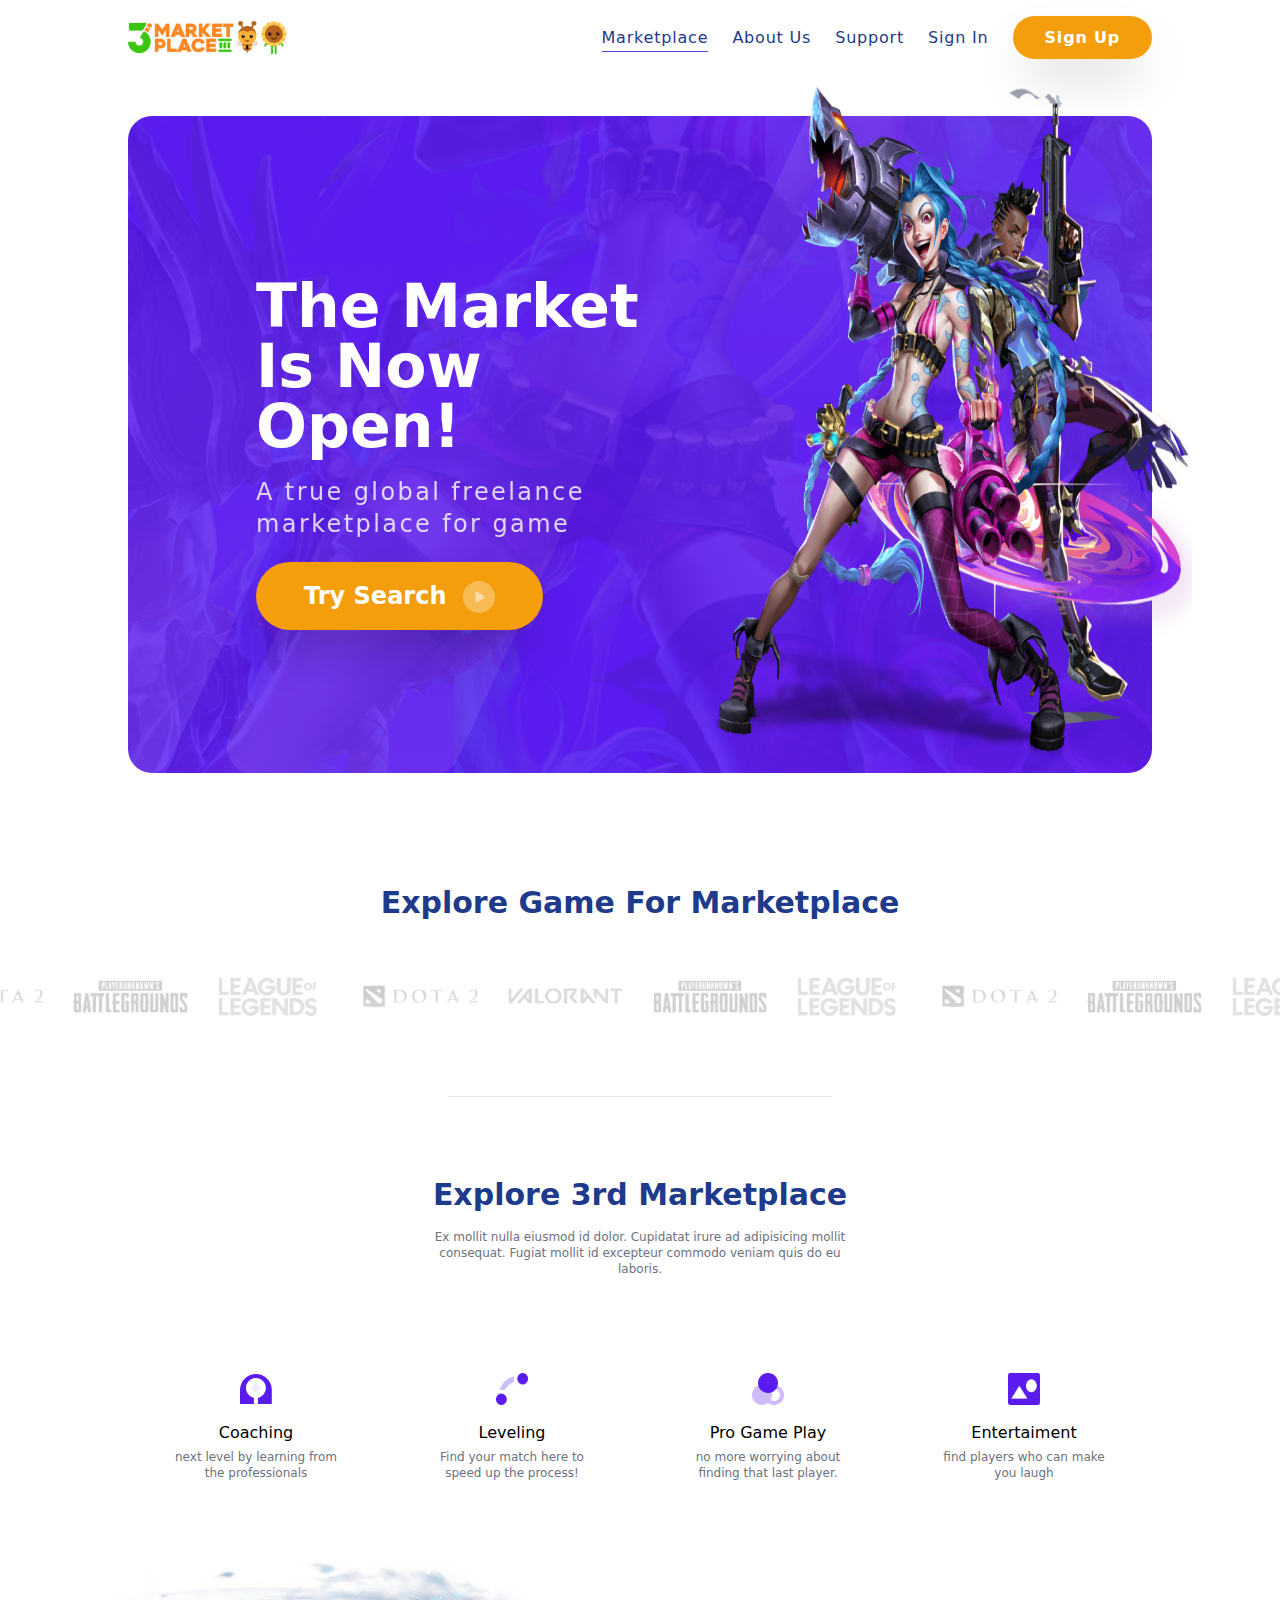
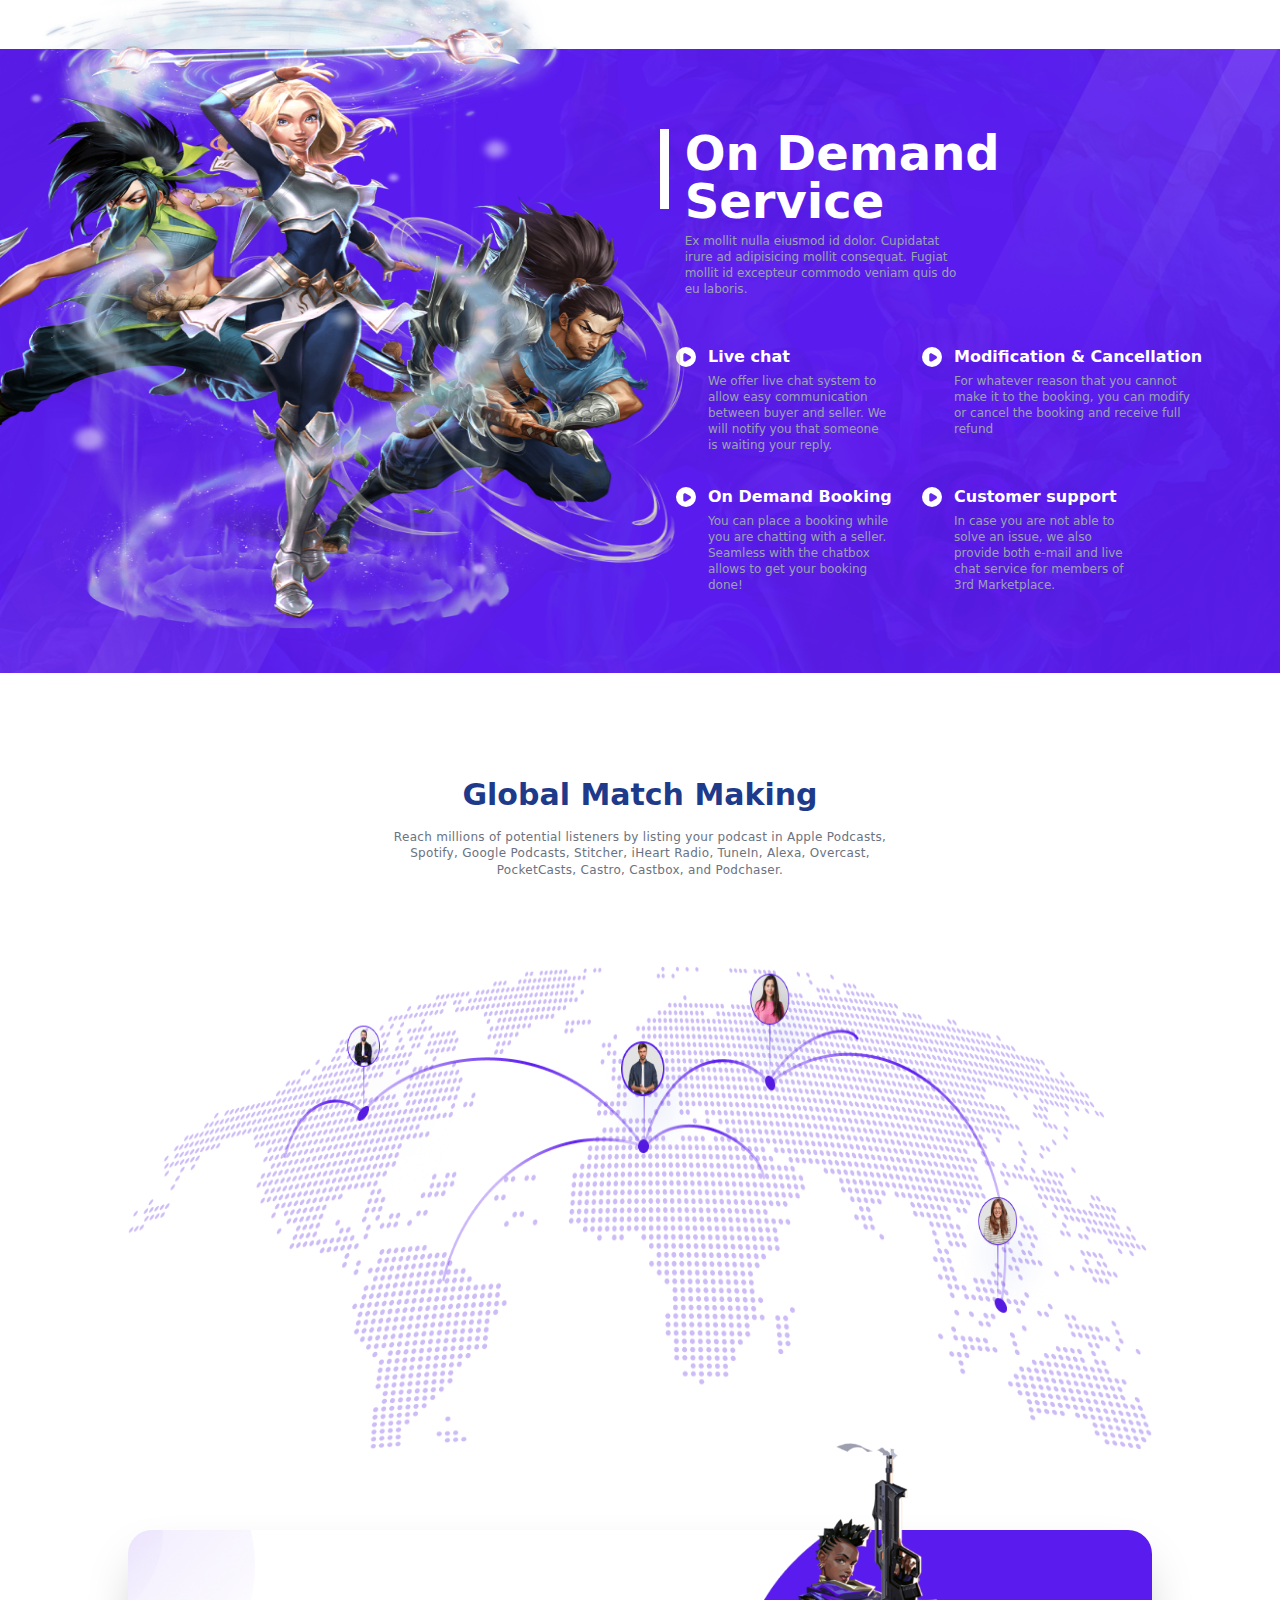
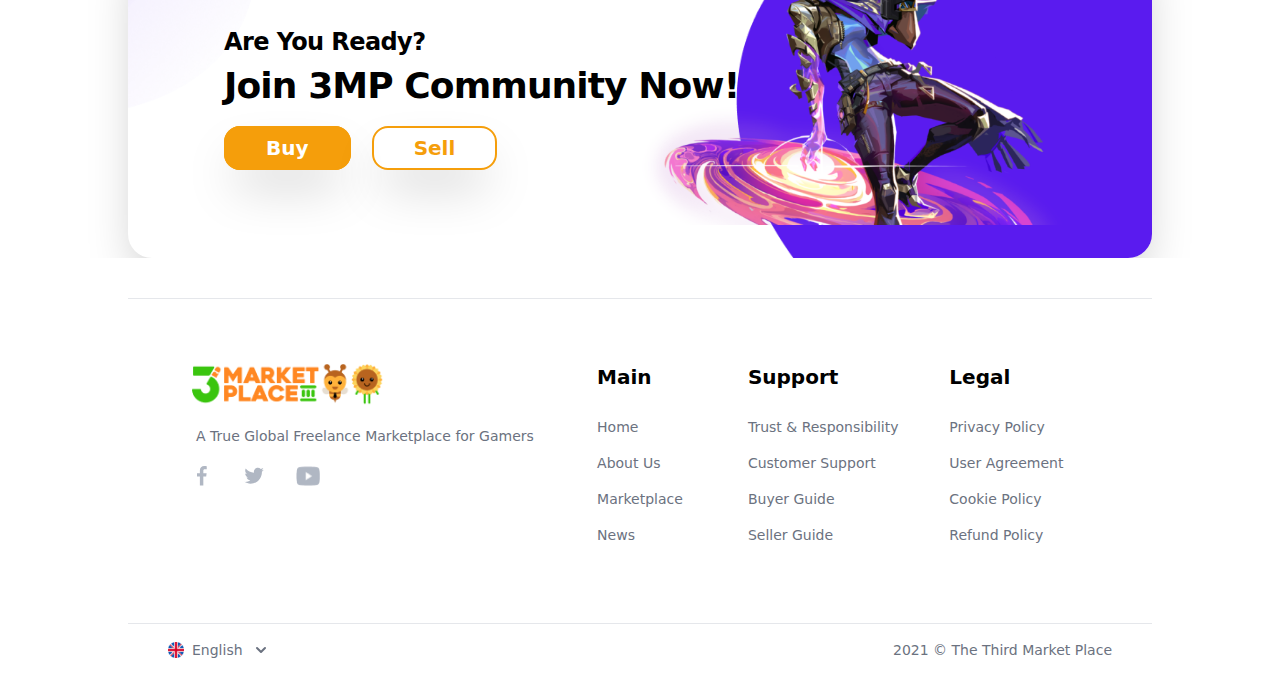
==== commit fd6303ea: "Add files via upload" ====
--- a/index.html
+++ b/index.html
@@ -34,11 +34,43 @@
 			ul li:hover::after,ul li:focus::after,ul li a:active::after,.active::after{
 				width: 100% !important;
 			}
+			.owl-carousel .owl-stage {
+			display: flex;
+			align-items: center;
+			}
+			#ser-img-2{
+					width: 1319.01px;
+    				height: 492.01px !important;
+				}
 			@media(min-width:1550px){
 				.w-1550{
 					width: 1550px;
 					margin: auto;
 				}
+				#ser-img-1{
+					height: 799px;
+					width: 711px;
+				}
+				#ser-img{
+					width: 840.46px;
+    				height: 685px !important;
+				}
+				
+			}
+			@media(min-width:668px){
+				.bg-none {
+					background-image: none !important;
+				}
+			}
+			@media(max-width:1549px){
+				#ser-img-1{
+					height: 740px;
+				}
+				#ser-img{
+					width: 742.46px;
+    				height: 690px !important;
+				}
+				
 			}
 			@media(max-width:668px){
 				#global{
@@ -46,9 +78,22 @@
 					transform: translatex(-333px);
 				}
 				#ser-img{
-					min-width: 481px;
-    				height: auto !important;
-				}
+					min-width: 480.31px;
+					height: 580.65px !important;
+				}
+				#ser-img-1{
+					min-width: 540px;
+					max-height: 512px;
+
+				}
+				.text-4xl{
+					font-size: 40px !important;
+				}
+				#ser-img-2{
+					width: 1042px;
+    				height: 388.68px !important;
+				}
+				
 			}
 		</style>
 	</head>
@@ -113,7 +158,7 @@
 						</a>
 					</div>
 					<!------- Main menu-------->
-					<div class="lg:flex space-x-6 text-sm font-medium hidden">
+					<div class="lg:flex space-x-6 font-medium hidden">
 						<ul x-data=" {active :'active1'}" class="space-x-6 md:flex hidden tracking-wider scroll relative">
 							<!--------------------->
 							<li  @click=" active='active1'" :class="{'active': active==='active1'}" class="text-blue-900">
@@ -150,24 +195,24 @@
 			<!-- == Slider Section == -->
 			<section class="w-1550">
 				<div class="py-10 pb-28 xl:px-32 md:px-16 sm:px-8 px-4">
-					<div class="relative md:grid md:grid-cols-2 bg-cover bg-no-repeat bg-center rounded-3xl py-20 sm:py-28 lg:py-20" style="background-image:url(images/bg-01.png)">
+					<div class="relative lg:grid lg:grid-cols-2 bg-cover bg-no-repeat bg-center rounded-3xl py-20 sm:py-28 lg:py-20" style="background-image:url(images/bg-01.png)">
 						<!-------001--------->
-						<div class=" flex self-center md:justify-end justify-center lg:py-10 py-5">
-							<div class="md:text-left text-center xl:w-3/4 w-4/5 py-10">
-								<h3 class="lg:text-5xl text-4xl font-bold pb-3 text-white xl:w-3/4">The Market Is Now Open!</h3>
-								<h5 class="text-white opacity-80 block text-sm tracking-widest font-light mt-2 capitalize xl:w-4/6 md:w-3/4">A true global freelance marketplace for game</h5>
+						<div class=" flex self-center lg:justify-end justify-center lg:py-10 py-5">
+							<div class="lg:text-left text-center xl:w-3/4 lg:w-4/5 py-10">
+								<h3 class="2xl:text-7xl sm:text-6xl text-4xl font-extrabold pb-3 text-white 2xl:leading-tight">The Market Is Now Open!</h3>
+								<h5 class="text-white opacity-80 block lg:text-2xl lg:tracking-widest mt-2">A true global freelance marketplace for game</h5>
 								<!--------------------->
-								<div class=" mt-7">
-									<a class="px-5 py-3 bg-yellow-500 text-white rounded-full shadow-2xl whitespace-nowrap font-medium text-sm" href="#">
+								<div class=" mt-10">
+									<a class="sm:px-12 px-9 sm:py-5 py-3 bg-yellow-500 text-white rounded-full shadow-2xl whitespace-nowrap font-bold text-2xl" href="#">
 										<span class=" inline-block m-auto">Try Search</span>
-										<img class=" inline-block ml-2 h-6 w-6 m-auto" src="images/play.svg" alt="">
+										<img class=" inline-block ml-2 h-8 w-8 m-auto" src="images/play.svg" alt="">
 									</a>
 								</div>
 							</div>
 						</div>
 						<!-------002--------->
-						<div class="md:absolute flex justify-center -mb-40 -top-9 w-full md:w-1/2 -right-10">
-							<img class="mx-auto 2xl:mb-auto xl:-mb-24 lg:-mb-16" src="images/01.png" alt="01.png" style="min-height: 650px;min-width: 580px;">
+						<div class="lg:absolute flex justify-center -mb-40 -top-12 w-full lg:w-1/2 -right-10">
+							<img id="ser-img-1" class="mx-auto 2xl:mb-auto xl:-mb-24 lg:-mb-16" src="images/01.png" alt="01.png">
 						</div>
 					</div>
 				</div>
@@ -262,18 +307,18 @@
 			</section>
 			<!-- == service Section == -->
 			<section>
-				<div class="grid md:grid-cols-2 xl:px-32 md:px-16 sm:px-8 px-0 py-16 bg-cover gap-10 relative my-32 mb-10 2xl:px-96" style="background-image:url(images/bg-3.png)">
+				<div class="grid lg:grid-cols-2 xl:px-32 md:px-16 sm:px-8 px-0 py-20 bg-cover gap-10 relative my-32 mb-10 2xl:px-96" style="background-image:url(images/bg-3.png)">
 					<!-------001---------->
-					<div class=" order-2 md:order-1 ">
-						<img id="ser-img" class="md:absolute left-0 md:mb-0 -mb-32 -top-24" style="height: 680px;"  src="images/04.png" alt="">
+					<div class=" order-2 lg:order-1 ">
+						<img id="ser-img" class="lg:absolute  mx-auto left-0 md:mb-0 -mb-36 -top-24" style="height: 680px;"  src="images/04.png" alt="">
 					</div>
 					<!-------002---------->
-					<div class=" md:order-2 order-1 md:pr-0 pr-32">
+					<div class=" lg:order-2 order-1 md:pr-0 pr-32">
 						<!-------Hero text----------->
-						<div class=" flex items-center ">
-							<div class=" h-20 w-3 bg-white"></div>
+						<div class=" flex items-start ">
+							<div class=" md:h-20 h-40 w-4 bg-white"></div>
 							<div class=" ml-4">
-								<h1 class=" text-3xl font-bold text-white">On Demand Service</h1>
+								<h1 class=" text-5xl font-bold text-white">On Demand Service</h1>
 								<p class="md:w-3/5 py-2 text-xs text-gray-400">Ex mollit nulla eiusmod id dolor. Cupidatat irure ad adipisicing mollit consequat. Fugiat mollit id excepteur commodo veniam quis do eu laboris. </p>
 							</div>
 						</div>
@@ -324,18 +369,18 @@
 				<!------grid-------->
 				<div class="grid grid-cols-1 xl:px-32 md:px-16 sm:px-8 px-4">
 					<div id="global">
-						<img class=" object-fill lg:px-20 mx-auto" src="images/Group 259.png" alt="">
+						<img id="ser-img-2" class="mx-auto" src="images/Group 259.png" alt="">
 					</div>
 				</div>
 			</section>
 			<!-- == comunity Section == -->
 			<section class="w-1550">
-				<div class="pt-6 xl:px-32 md:px-16 sm:px-8">
-					<div class="lg:grid relative lg:grid-cols-2 bg-cover bg-no-repeat bg-center md:rounded-3xl lg:p-20 pb-0 mt-32 shadow-xl" style="background-image:url(images/bg-02.png)">
+				<div class="xl:px-32 md:px-16 sm:px-8">
+					<div class="lg:grid relative lg:grid-cols-2 bg-cover bg-no-repeat bg-center md:rounded-3xl lg:p-20 pb-0 mt-20 shadow-2xl" style="background-image:url(images/bg-02.png)">
 						<!------------------->
-						<div class="lg:text-left  text-center ">
-							<h3 class=" text-xl font-semibold tracking-tight">Are You Ready?</h3>
-							<h1 class=" md:text-4xl text-3xl my-2 font-bold tracking-tight lg:whitespace-nowrap">Join 3MP Community Now!</h1>
+						<div class="bg-none bg-no-repeat lg:text-left text-center p-4" style="background-image: url(images/Ellipse55.png);">
+							<h3 class=" text-2xl font-semibold tracking-tight">Are You Ready?</h3>
+							<h1 class=" md:text-4xl md:text-3xl text-4xl my-2 font-bold tracking-tight md:text-black text-purple-900 lg:whitespace-nowrap">Join 3MP Community Now!</h1>
 							<div class="mt-7">
 								<a class="rounded-2xl shadow-2xl border-yellow-500 border-2 px-10 text-white text-xl font-semibold bg-yellow-500 p-2 hover:text-yellow-500 hover:bg-white duration-300" href="#">Buy</a>
 								<a class="rounded-2xl shadow-2xl ml-4 border-2 px-10 text-yellow-500 text-xl font-semibold border-yellow-500 p-2 hover:text-white hover:bg-yellow-500 duration-300" href="#">Sell</a>
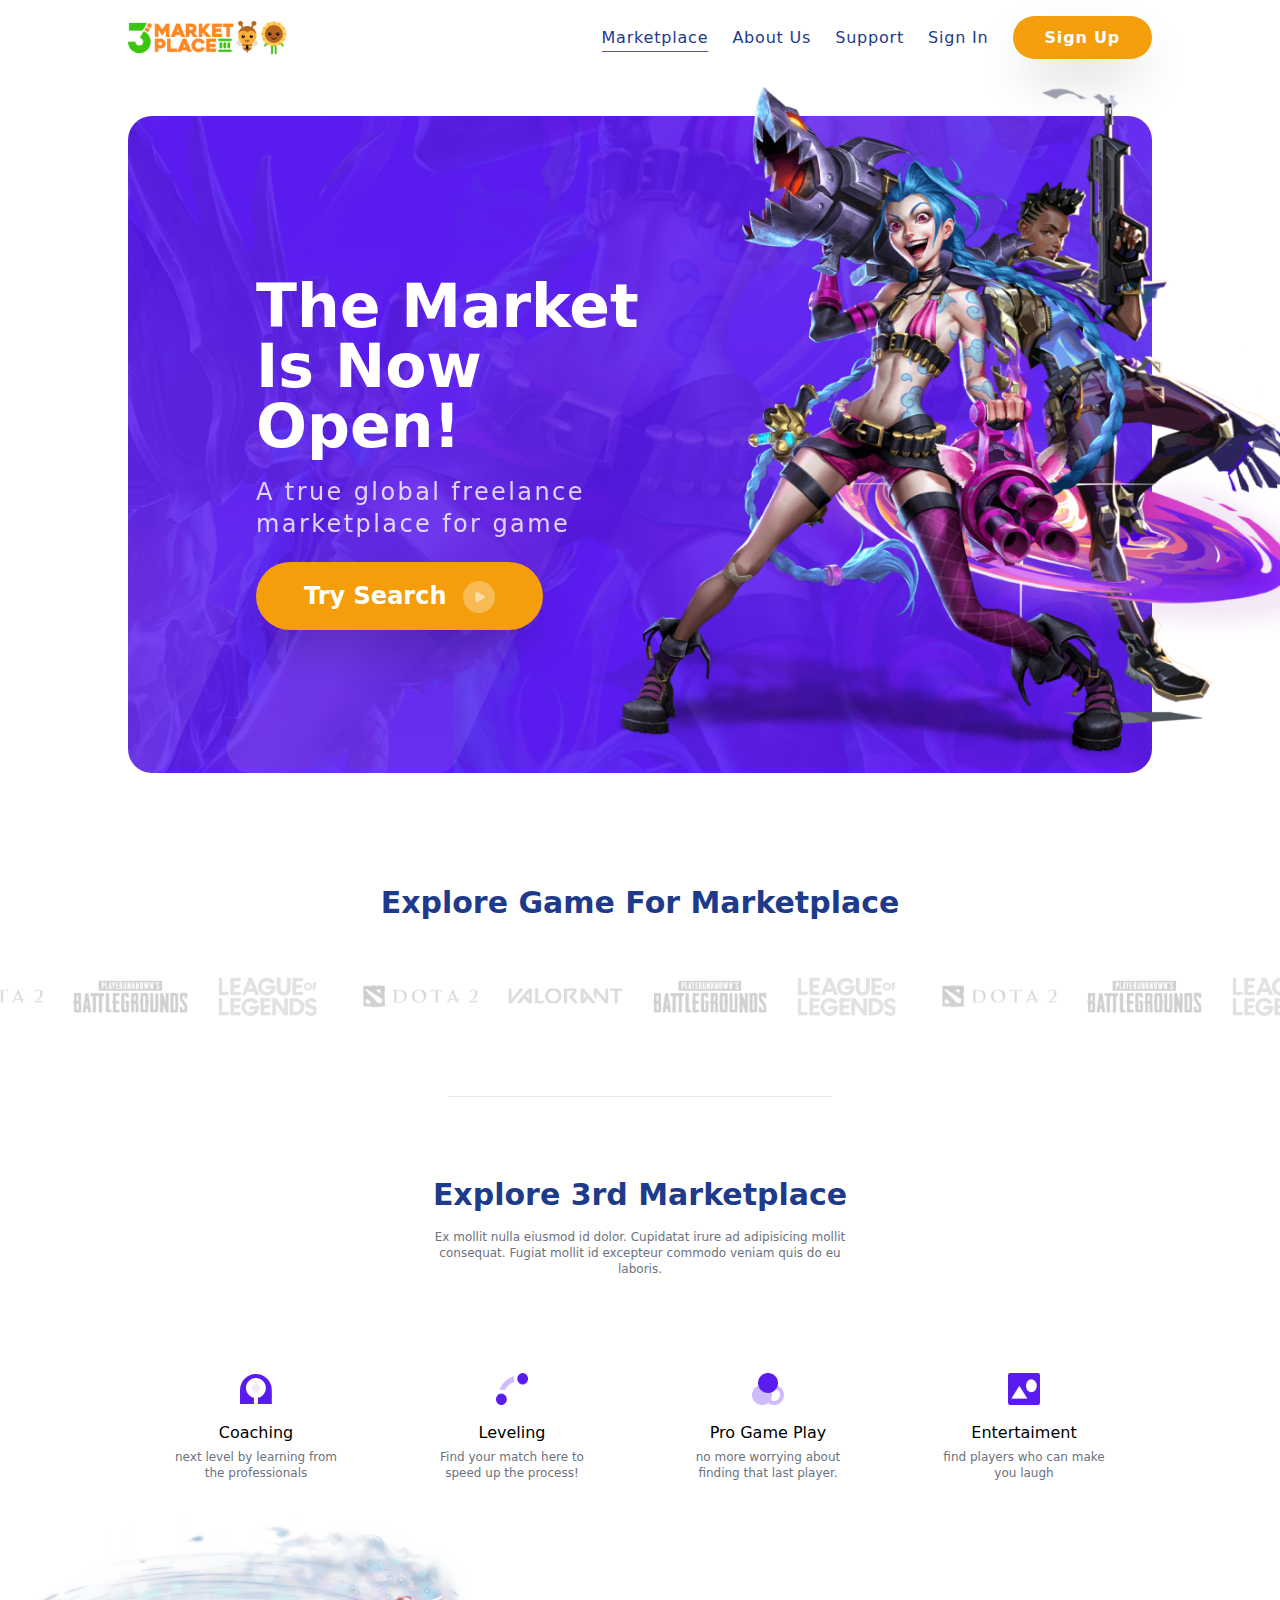
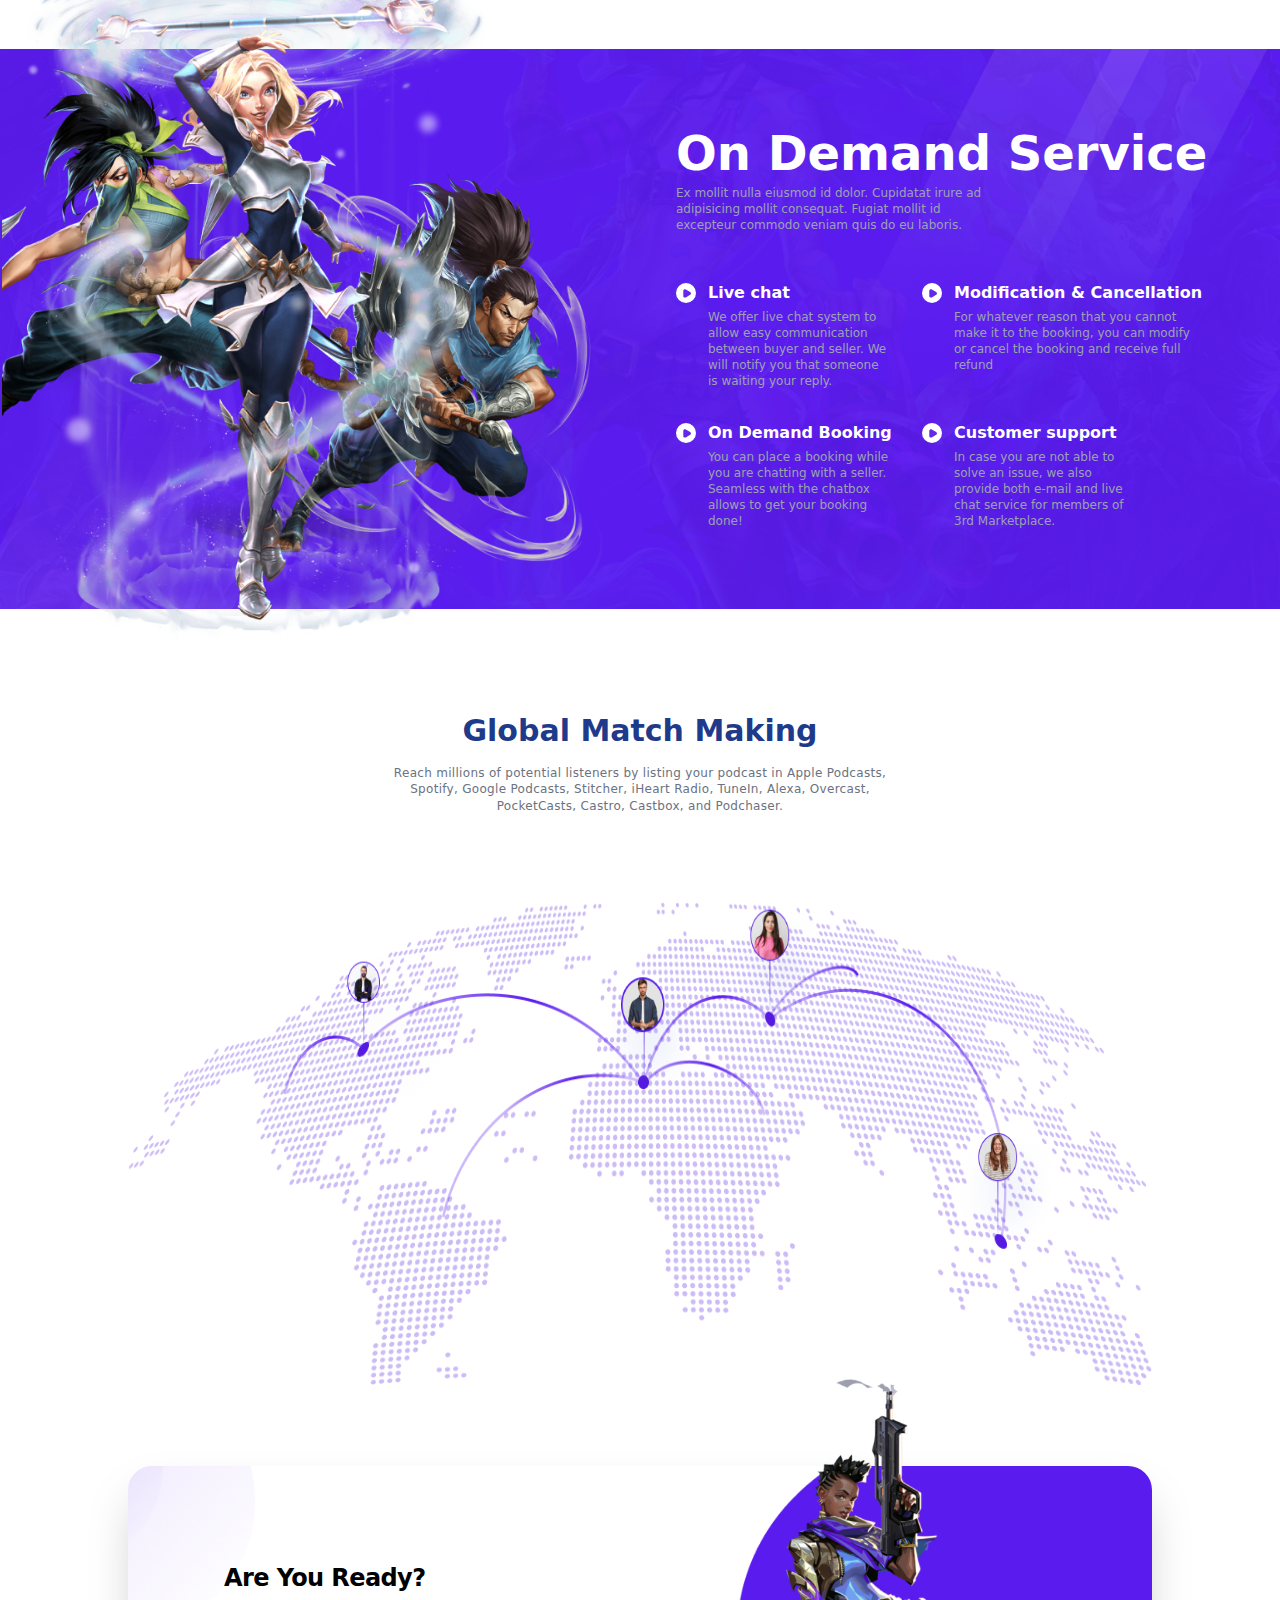
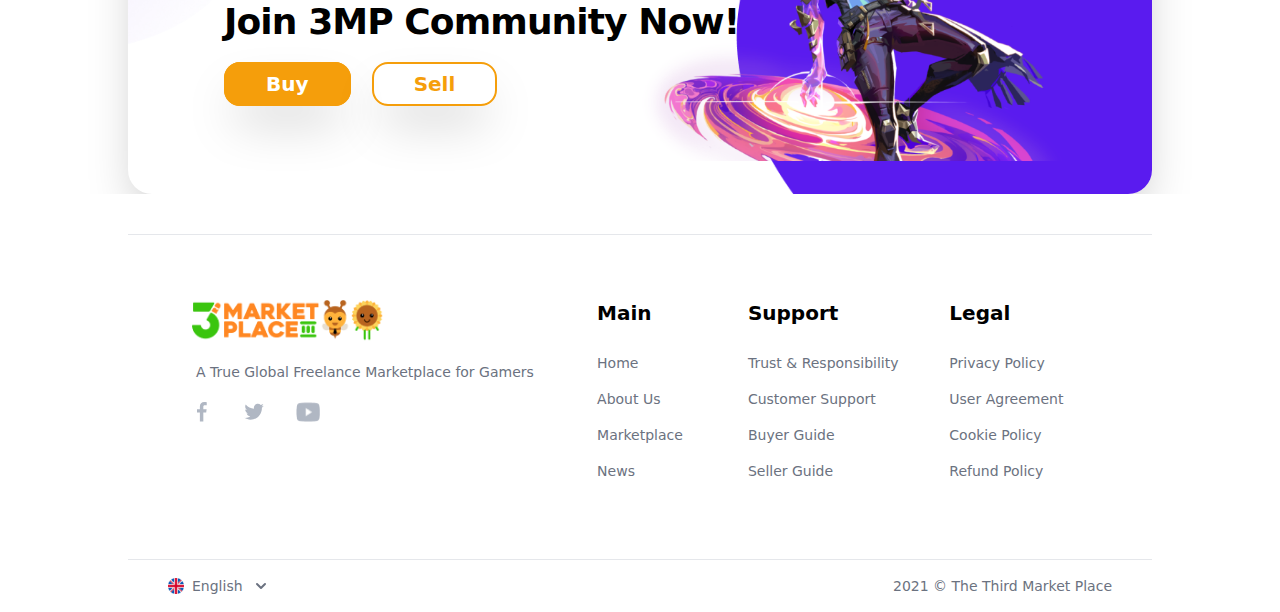
==== commit 4aed8b28: "Add files via upload" ====
--- a/index.html
+++ b/index.html
@@ -49,11 +49,12 @@
 				}
 				#ser-img-1{
 					height: 799px;
-					width: 711px;
+    				min-width: 799px;
 				}
 				#ser-img{
-					width: 840.46px;
-    				height: 685px !important;
+					min-width:799px;
+					left: -382px;
+					top: -306px;
 				}
 				
 			}
@@ -65,10 +66,13 @@
 			@media(max-width:1549px){
 				#ser-img-1{
 					height: 740px;
+    				min-width: 740px;
 				}
 				#ser-img{
-					width: 742.46px;
-    				height: 690px !important;
+					min-width: 638px;
+					left: -126px;
+					top: -213px;
+
 				}
 				
 			}
@@ -307,10 +311,10 @@
 			</section>
 			<!-- == service Section == -->
 			<section>
-				<div class="grid lg:grid-cols-2 xl:px-32 md:px-16 sm:px-8 px-0 py-20 bg-cover gap-10 relative my-32 mb-10 2xl:px-96" style="background-image:url(images/bg-3.png)">
+				<div class="grid lg:grid-cols-2 xl:px-32 md:px-16 sm:px-8 px-0 2xl:py-40 py-20 bg-cover gap-10 relative my-32 mb-10 2xl:px-96" style="background-image:url(images/bg-3.png)">
 					<!-------001---------->
-					<div class=" order-2 lg:order-1 ">
-						<img id="ser-img" class="lg:absolute  mx-auto left-0 md:mb-0 -mb-36 -top-24" style="height: 680px;"  src="images/04.png" alt="">
+					<div class=" order-2 lg:order-1 relative">
+						<img id="ser-img" class="lg:absolute  mx-auto left-0 md:mb-0 -mb-36 -top-24" src="images/04.png" alt="">
 					</div>
 					<!-------002---------->
 					<div class=" lg:order-2 order-1 md:pr-0 pr-32">
@@ -318,7 +322,7 @@
 						<div class=" flex items-start ">
 							<div class=" md:h-20 h-40 w-4 bg-white"></div>
 							<div class=" ml-4">
-								<h1 class=" text-5xl font-bold text-white">On Demand Service</h1>
+								<h1 class="lg:whitespace-nowrap text-5xl font-bold text-white">On Demand Service</h1>
 								<p class="md:w-3/5 py-2 text-xs text-gray-400">Ex mollit nulla eiusmod id dolor. Cupidatat irure ad adipisicing mollit consequat. Fugiat mollit id excepteur commodo veniam quis do eu laboris. </p>
 							</div>
 						</div>
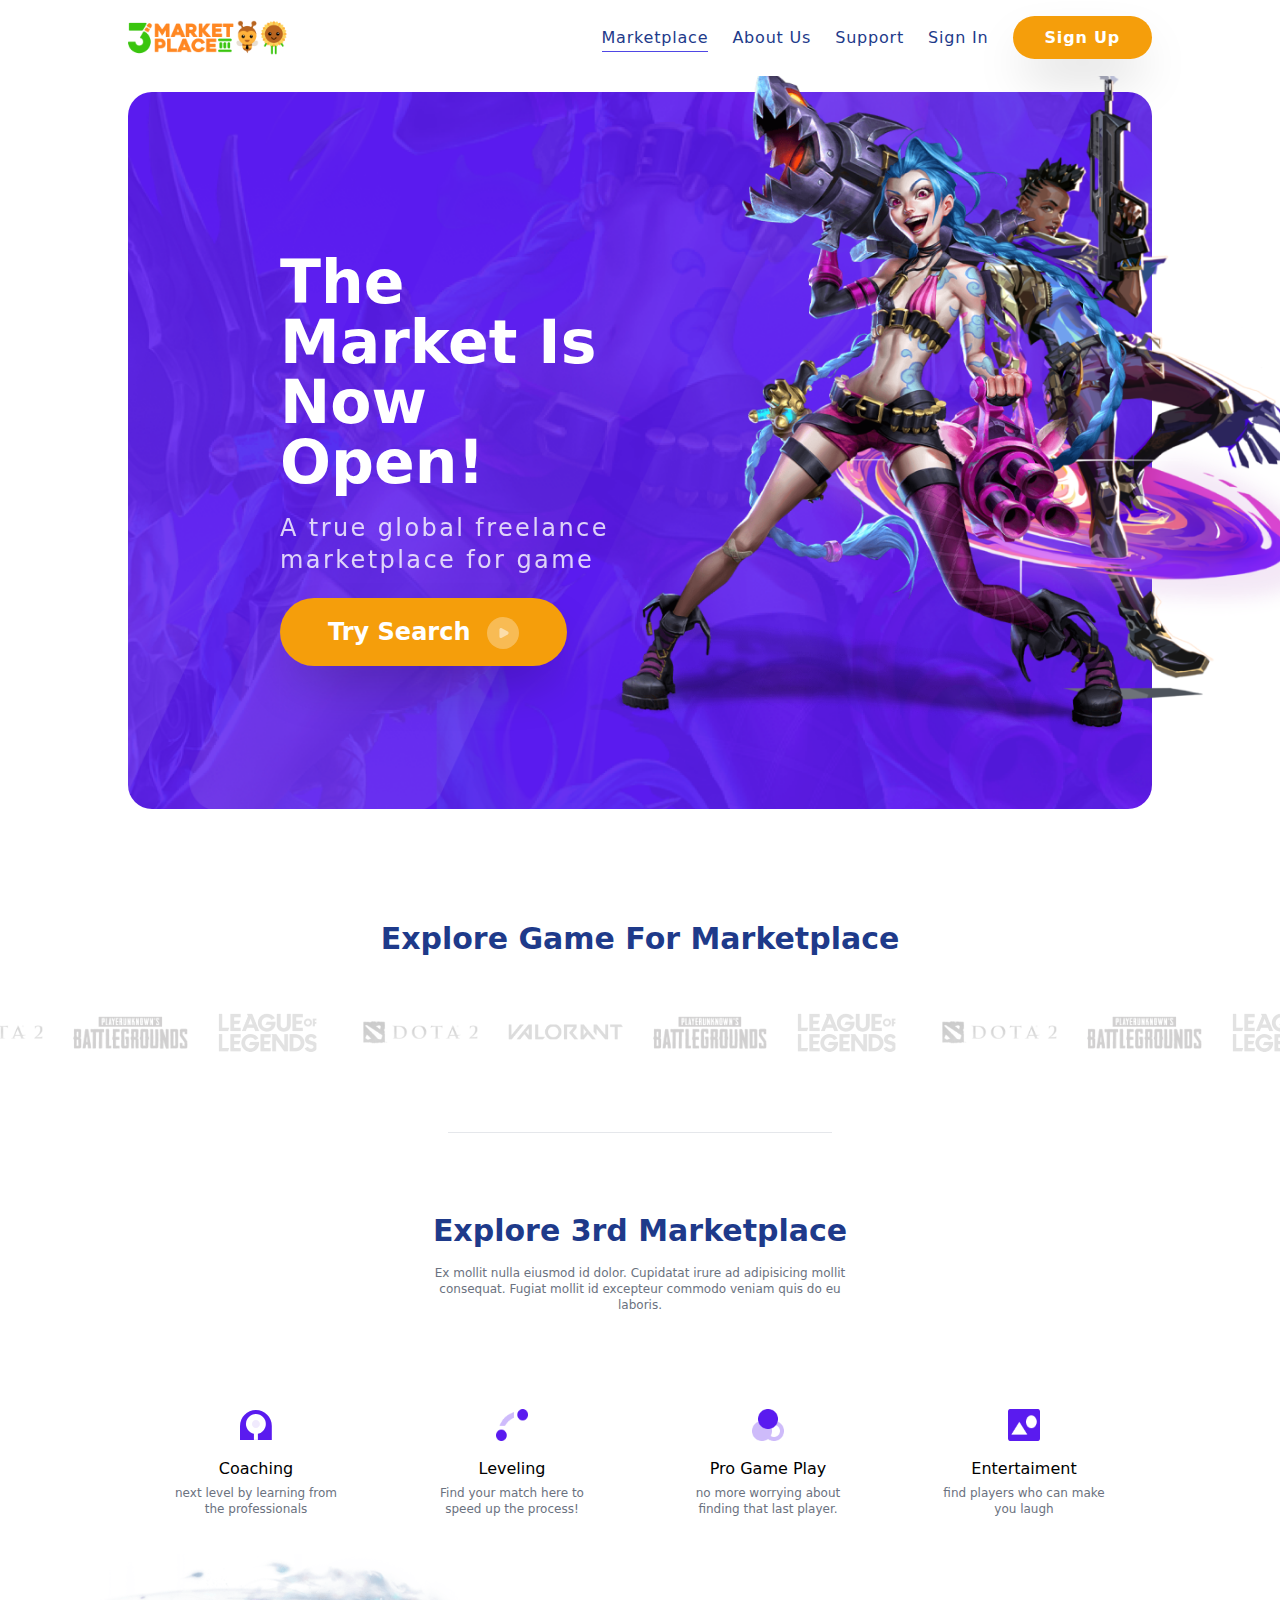
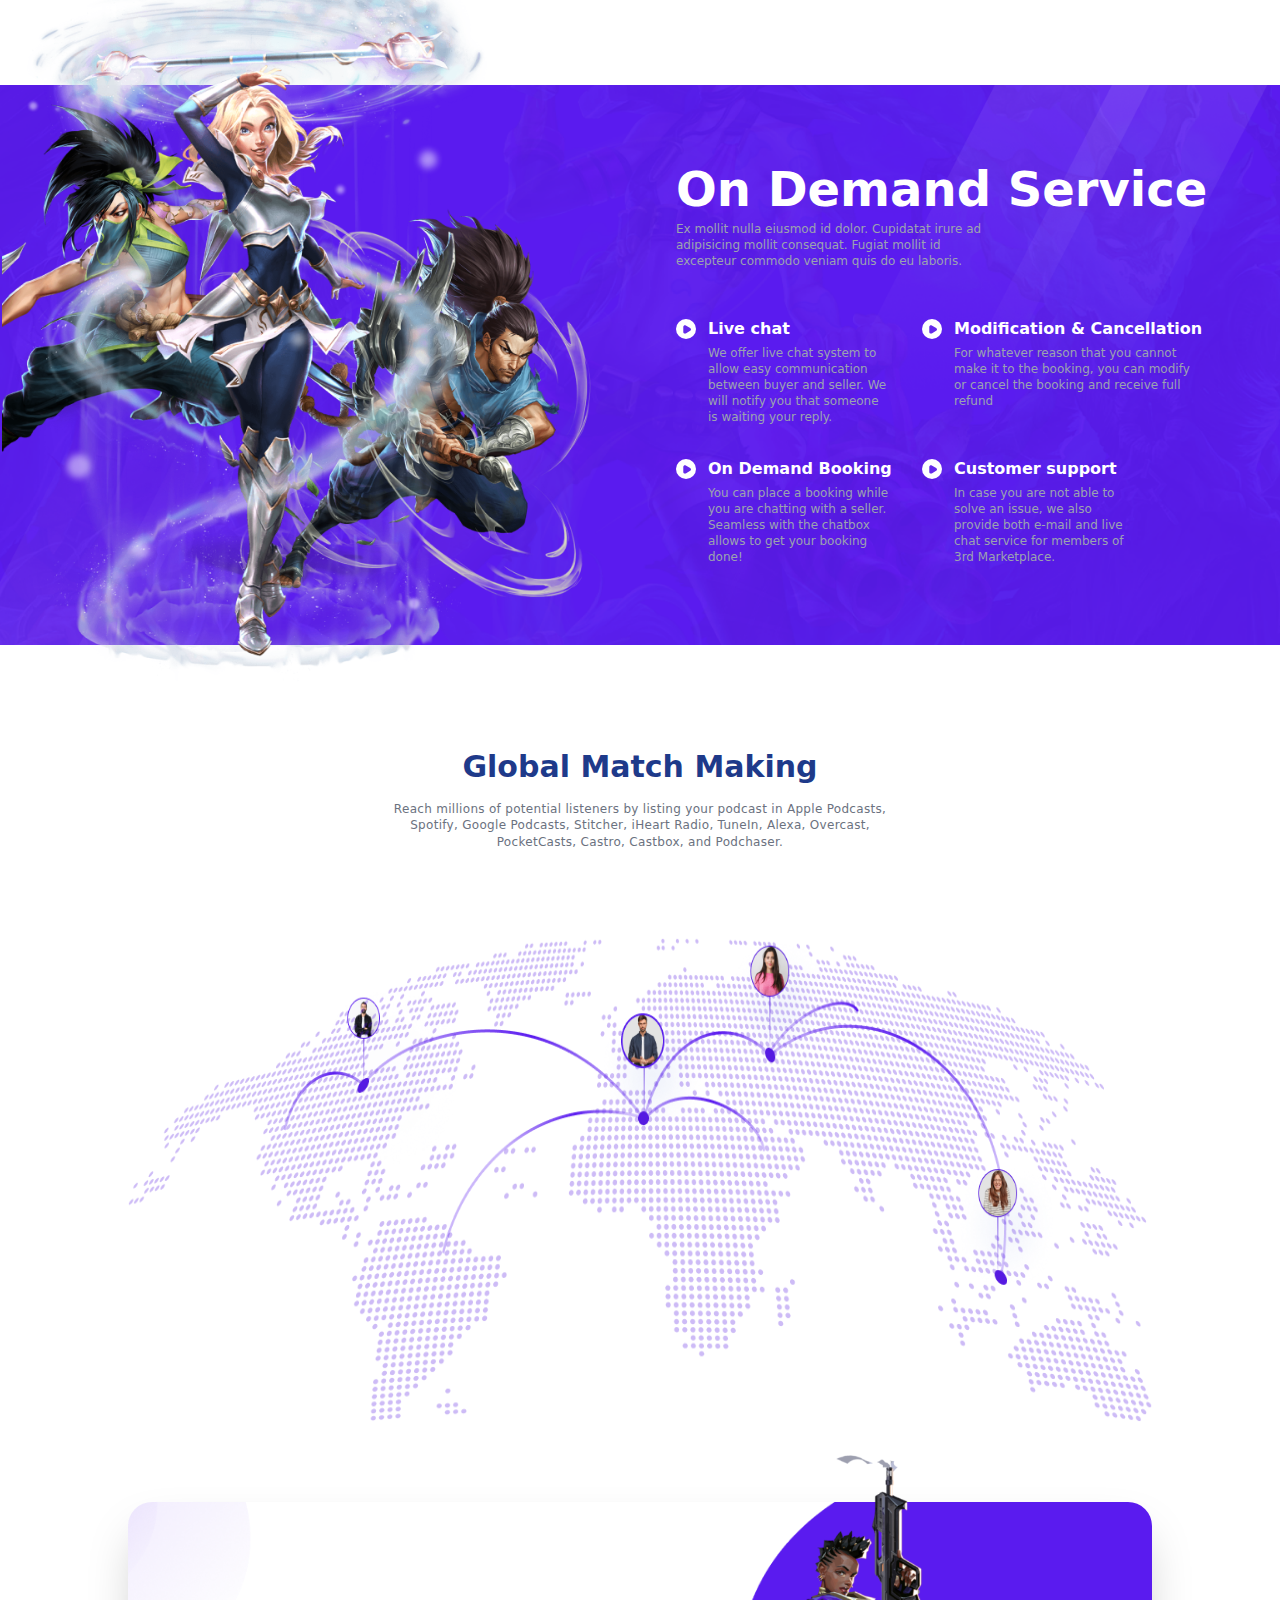
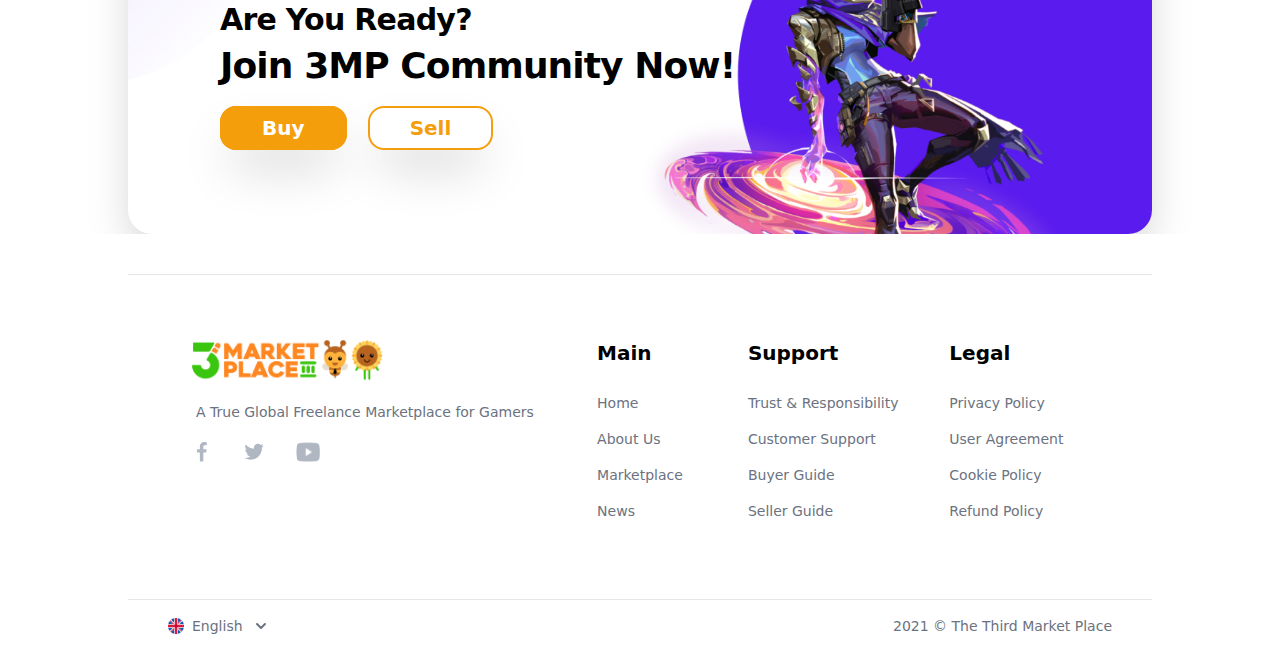
==== commit b7727e59: "Add files via upload" ====
--- a/index.html
+++ b/index.html
@@ -198,11 +198,11 @@
 		<main class="overflow-hidden">
 			<!-- == Slider Section == -->
 			<section class="w-1550">
-				<div class="py-10 pb-28 xl:px-32 md:px-16 sm:px-8 px-4">
+				<div class="py-10 pt-4 pb-28 xl:px-32 md:px-16 sm:px-8 px-4">
 					<div class="relative lg:grid lg:grid-cols-2 bg-cover bg-no-repeat bg-center rounded-3xl py-20 sm:py-28 lg:py-20" style="background-image:url(images/bg-01.png)">
 						<!-------001--------->
 						<div class=" flex self-center lg:justify-end justify-center lg:py-10 py-5">
-							<div class="lg:text-left text-center xl:w-3/4 lg:w-4/5 py-10">
+							<div class="lg:text-left text-center xl:w-3/4 lg:w-4/5 py-10 px-6">
 								<h3 class="2xl:text-7xl sm:text-6xl text-4xl font-extrabold pb-3 text-white 2xl:leading-tight">The Market Is Now Open!</h3>
 								<h5 class="text-white opacity-80 block lg:text-2xl lg:tracking-widest mt-2">A true global freelance marketplace for game</h5>
 								<!--------------------->
@@ -326,7 +326,7 @@
 								<p class="md:w-3/5 py-2 text-xs text-gray-400">Ex mollit nulla eiusmod id dolor. Cupidatat irure ad adipisicing mollit consequat. Fugiat mollit id excepteur commodo veniam quis do eu laboris. </p>
 							</div>
 						</div>
-						<div class=" grid md:grid-cols-2 gap-8 mt-10 px-4">
+						<div class=" grid md:grid-cols-2 lg:gap-8 gap-4 lg:mt-10 mt-4 px-4">
 							<!-------001---------->
 							<div class="flex items-start">
 								<img class="mr-3 h-6 w-5" src="images/play1.svg" alt="">
@@ -382,8 +382,8 @@
 				<div class="xl:px-32 md:px-16 sm:px-8">
 					<div class="lg:grid relative lg:grid-cols-2 bg-cover bg-no-repeat bg-center md:rounded-3xl lg:p-20 pb-0 mt-20 shadow-2xl" style="background-image:url(images/bg-02.png)">
 						<!------------------->
-						<div class="bg-none bg-no-repeat lg:text-left text-center p-4" style="background-image: url(images/Ellipse55.png);">
-							<h3 class=" text-2xl font-semibold tracking-tight">Are You Ready?</h3>
+						<div class="bg-none bg-no-repeat lg:text-left text-center p-3 pt-5" style="background-image: url(images/Ellipse55.png);">
+							<h3 class=" text-3xl font-semibold tracking-tight">Are You Ready?</h3>
 							<h1 class=" md:text-4xl md:text-3xl text-4xl my-2 font-bold tracking-tight md:text-black text-purple-900 lg:whitespace-nowrap">Join 3MP Community Now!</h1>
 							<div class="mt-7">
 								<a class="rounded-2xl shadow-2xl border-yellow-500 border-2 px-10 text-white text-xl font-semibold bg-yellow-500 p-2 hover:text-yellow-500 hover:bg-white duration-300" href="#">Buy</a>
@@ -391,7 +391,7 @@
 							</div>
 						</div>
 						<!------------------->
-						<div class=" lg:absolute -top-28 mt-2 right-20 2xl:right-44">
+						<div class=" lg:absolute -top-20 mt-4 right-20 2xl:right-44">
 							<img class="mx-auto hidden lg:block" src="images/03.png" alt="03.png" style="max-width: 450px;">
 							<img class="w-full mx-auto lg:hidden block" src="images/06.png" alt="03.png">
 						</div>
